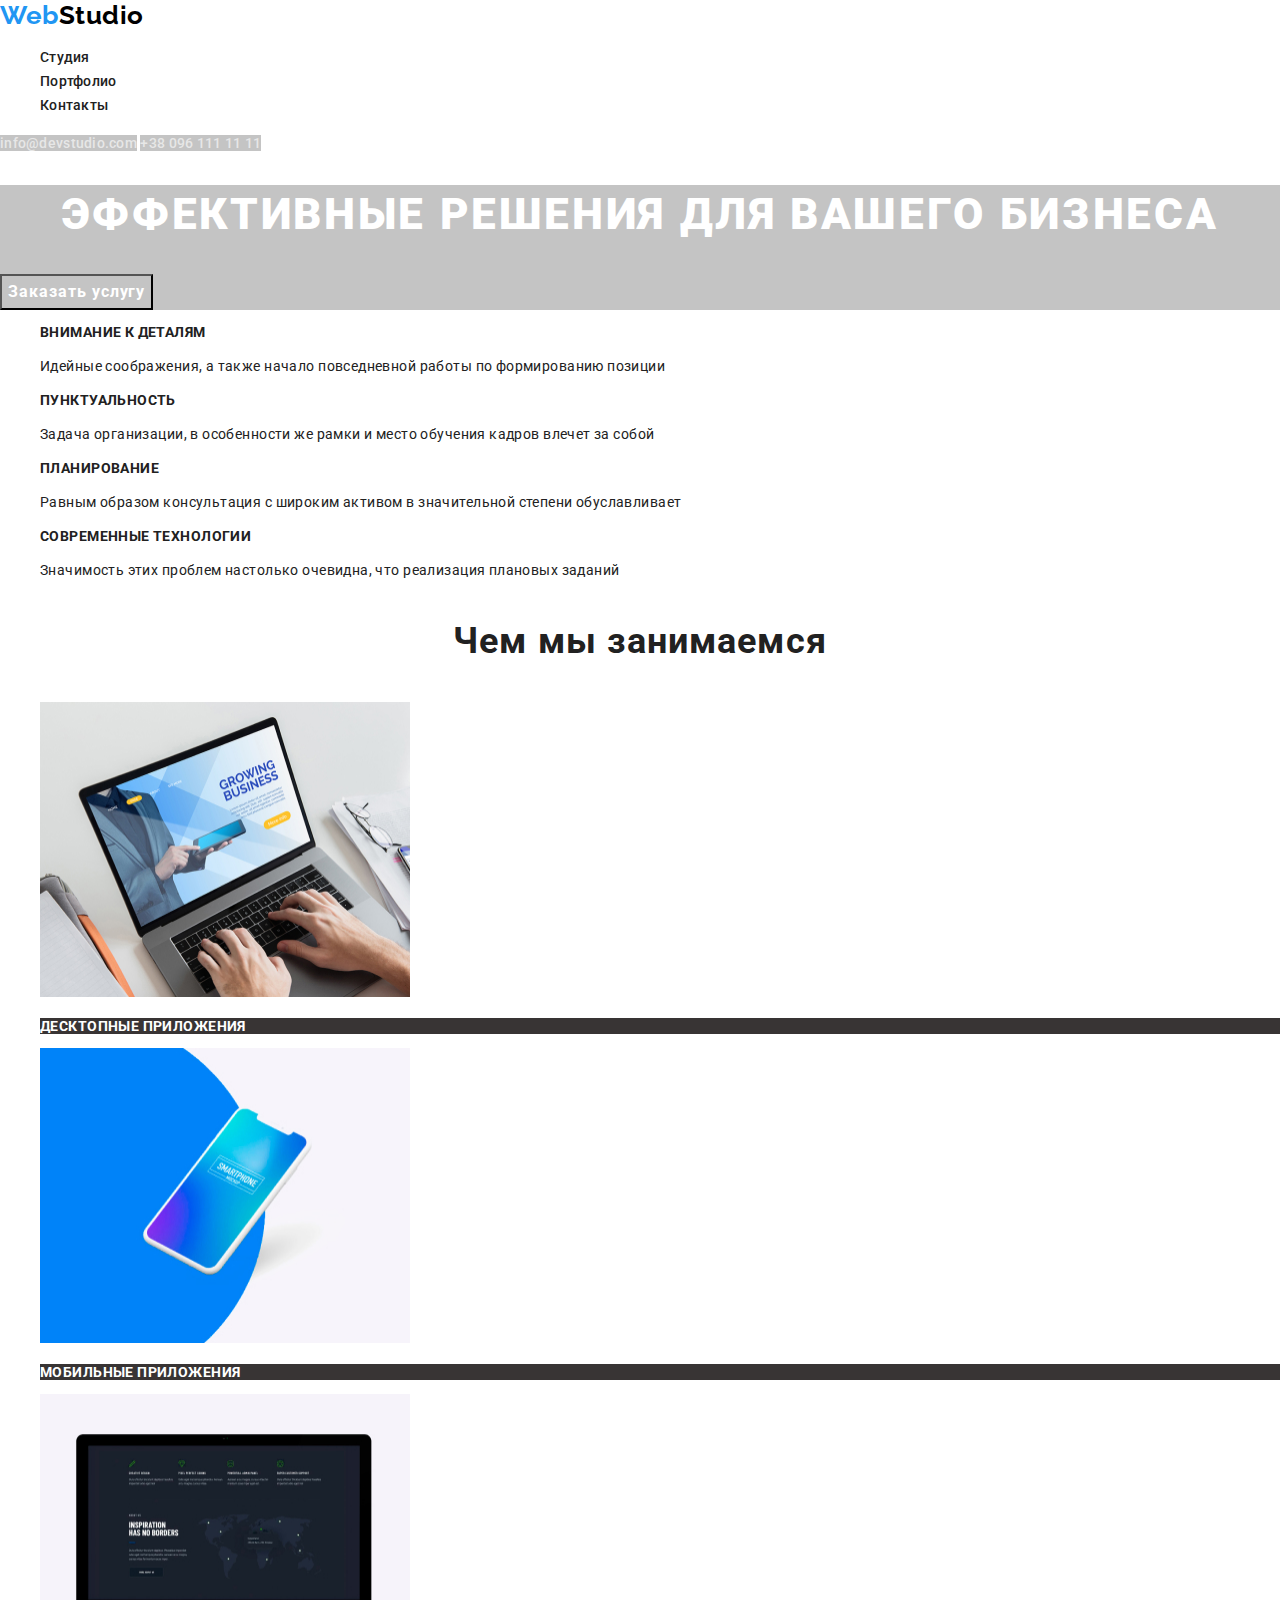
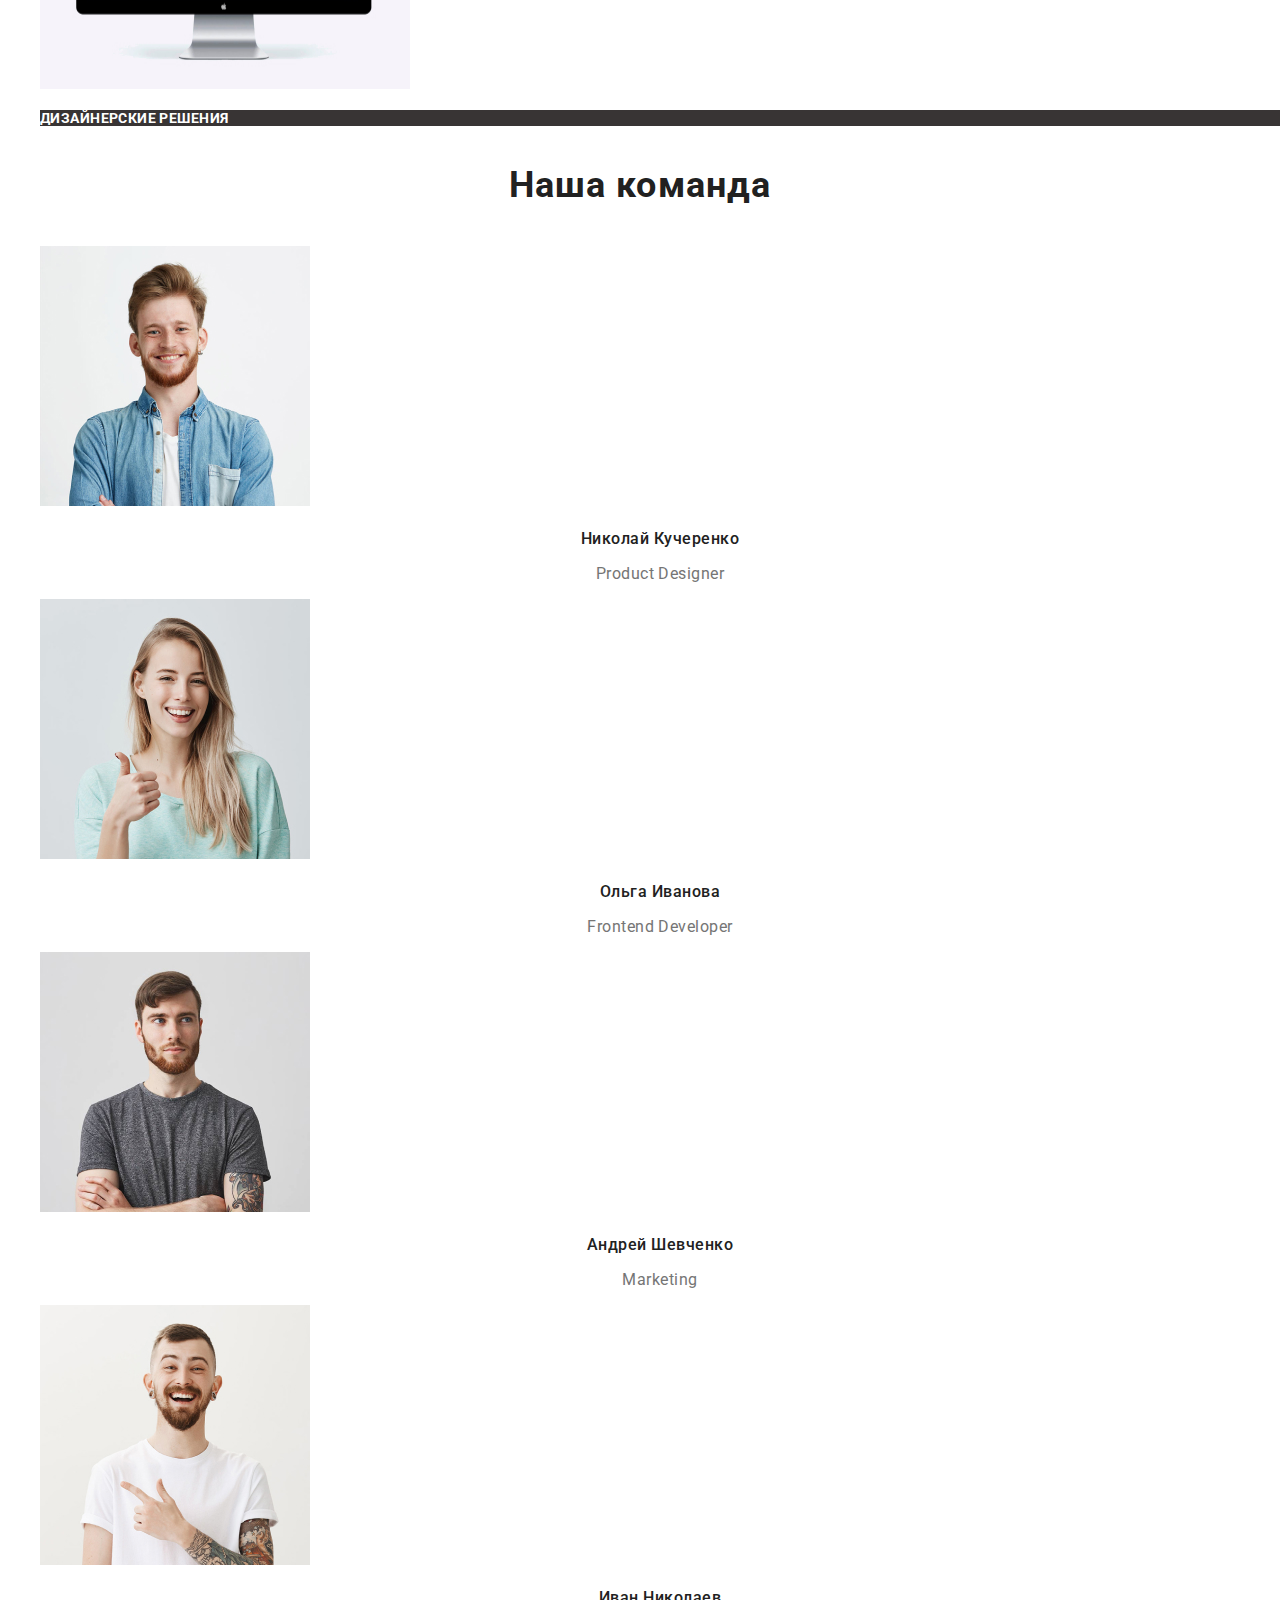
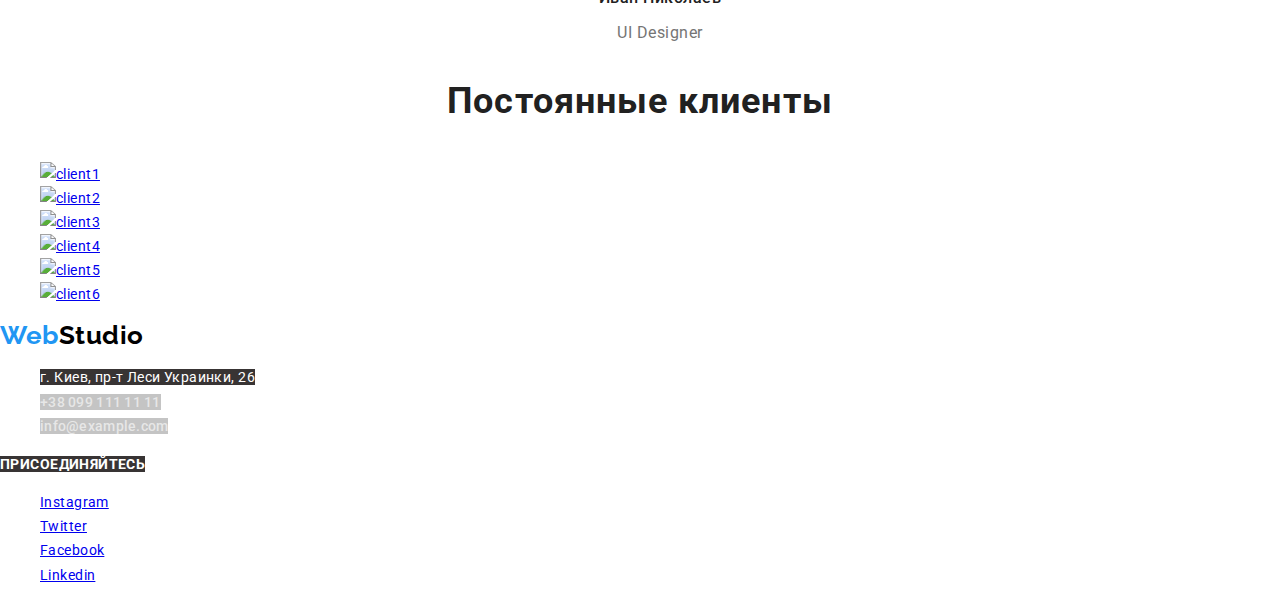
==== index.html @ f04d3857 "начало" ====
<!DOCTYPE html>
<html lang="ru">
	<head>
		<meta charset="UTF-8" />
		<meta name="viewport" content="width=device-width, initial-scale=1.0" />
		<title>Студия</title>
		<link
			href="https://fonts.googleapis.com/css2?family=Raleway:wght@700&family=Roboto:wght@300;400;500;700;900&display=swap"
			rel="stylesheet"
		/>
		<link rel="stylesheet" href="./css/normalize.css" />
		<link rel="stylesheet" href="./css/style.css" />
	</head>
	<body>
		<header>
			<nav class="navigation">
				<a href="./index.html" class="logo">
					<span>Web</span>Studio</a>
				<ul class="list menu-list">
					<li class="menu-item"><a href="./index.html" class="menu-link">Студия</a></li>
					<li class="menu-item"><a href="./portfolio.html" class="menu-link">Портфолио</a></li>
					<li class="menu-item"><a href="#" class="menu-link">Контакты</a></li>
				</ul>
			</nav>
			<a href="maito:info@devstudio.com" class="contacs-link">info@devstudio.com</a>
			<a href="tel:+380961111111" class="contacs-link">+38 096 111 11 11</a>
		</header>
		<main>
			<section class="hero">
				<div>
					<h1 class="page-title">Эффективные решения для вашего бизнеса</h1>
					<button class="btn">Заказать услугу</button>
				</div>
			</section>
			<section>
				<h2 class="text">Наши преимущества</h2>
				<ul class="list">
					<li>
						<h3 class="section-subtitle">Внимание к деталям</h3>
						<p class="section-description">
							Идейные соображения, а также начало повседневной работы по формированию позиции
						</p>
					</li>
					<li>
						<h3 class="section-subtitle">Пунктуальность</h3>
						<p class="section-description">
							Задача организации, в особенности же рамки и место обучения кадров влечет за собой
						</p>
					</li>
					<li>
						<h3 class="section-subtitle">Планирование</h3>
						<p class="section-description">
							Равным образом консультация с широким активом в значительной степени обуславливает
						</p>
					</li>
					<li>
						<h3 class="section-subtitle">Современные технологии</h3>
						<p class="section-description">
							Значимость этих проблем настолько очевидна, что реализация плановых заданий
						</p>
					</li>
				</ul>
			</section>
			<section>
				<div>
					<h2 class="section-title">Чем мы занимаемся</h2>
					<ul class="list">
						<li>
							<img src="./images/img7.jpg" alt="Десктопные приложения" width="370" height="295" />
							<p class="signature">Десктопные приложения</p>
						</li>
						<li>
							<img src="./images/box1.jpg" alt="Мобильные приложения" width="370" height="295" />
						<p class="signature">Мобильные приложения</p></li>
						<li>
							<img src="./images/img1.jpg" alt="Дизайнерские решения" width="370" height="295" />
						<p class="signature">Дизайнерские решения</p>
						</li></li>
					</ul>
				</div>
			</section>
			<section>
				<h2 class="section-title">Наша команда</h2>
				<ul class="list">
					<li>
						<img src="./images/nikolaykucherenko.jpg" alt="nikolaykucherenko" width="270" />
						<h3 class="comand-title">Николай Кучеренко</h3>
						<p lang="en" class="comand-item">Product Designer</p>
						<ul>
							<li><a href="#" aria-label="ссылка Instagram"></a></li>
							<li><a href="#" aria-label="ссылка Twitter"></a></li>
							<li><a href="#" aria-label="ссылка Facebook"></a></li>
							<li><a href="#" aria-label="ссылка Linkedin"></a></li>
						</ul>
					</li>
					<li>
						<img src="./images/olgaivanova.jpg" alt="olgaivanova" width="270" />
						<h3 class="comand-title">Ольга Иванова</h3>
						<p lang="en" class="comand-item">Frontend Developer</p>
						<ul>
							<li><a href="#" aria-label="ссылка Instagram"></a></li>
							<li><a href="#" aria-label="ссылка Twitter"></a></li>
							<li><a href="#" aria-label="ссылка Facebook"></a></li>
							<li><a href="#" aria-label="ссылка Linkedin"></a></li>
						</ul>
					</li>
					<li>
						<img src="./images/andriyshevchenko.jpg" alt="andriyshevchenko" width="270" />
						<h3 class="comand-title">Андрей Шевченко</h3>
						<p lang="en" class="comand-item">Marketing</p>
						<ul>
							<li><a href="#" aria-label="ссылка Instagram"></a></li>
							<li><a href="#" aria-label="ссылка Twitter"></a></li>
							<li><a href="#" aria-label="ссылка Facebook"></a></li>
							<li><a href="#" aria-label="ссылка Linkedin"></a></li>
						</ul>
					</li>
					<li>
						<img src="./images/ivannikolaev.jpg" alt="ivannikolaev" width="270" />
						<h3 class="comand-title">Иван Николаев</h3>
						<p lang="en" class="comand-item">UI Designer</p>
						<ul>
							<li><a href="#" aria-label="ссылка Instagram"></a></li>
							<li><a href="#" aria-label="ссылка Twitter"></a></li>
							<li><a href="#" aria-label="ссылка Facebook"></a></li>
							<li><a href="#" aria-label="ссылка Linkedin"></a></li>
						</ul>
					</li>
				</ul>
			</section>
			<section>
				<div>
					<h2 class="section-title">Постоянные клиенты</h2>
					<ul>
						<li>
							<a href="#"><img src="/images/rectangle.svg" alt="client1" /></a>
						</li>
						<li>
							<a href="#"><img src="/images/rectangle.svg" alt="client2" /></a>
						</li>
						<li>
							<a href="#"><img src="/images/rectangle.svg" alt="client3" /></a>
						</li>
						<li>
							<a href="#"><img src="/images/rectangle.svg" alt="client4" /></a>
						</li>
						<li>
							<a href="#"><img src="/images/rectangle.svg" alt="client5" /></a>
						</li>
						<li>
							<a href="#"><img src="/images/rectangle.svg" alt="client6" /></a>
						</li>
					</ul>
				</div>
			</section>
		</main>
		<footer>
			<div>
				<h2 class="text">Контакты</h2>
				<a href="./index.html" class="logo">
					<span>Web</span>Studio
				</a>
				<ul class="list">
					<li>
						<a href="https://goo.gl/maps/r8ToqrYWToX4Noqg9" target="_blank" rel="noopener noreferrer" class="adress">
							г. Киев, пр-т Леси Украинки, 26
						</a>
					</li>
					<li><a href="tel:+380991111111" class="contacs-link">+38 099 111 11 11</a></li>
					<li><a href="mailto:info@example.com" class="contacs-link">info@example.com</a></li>
				</ul>
			</div>
			<div>
				<b class="signature">Присоединяйтесь</b>
				<ul class="list">
					<li>
						<a href="#" target="_blank" rel="noopener noreferrer" aria-label="ссылка на Инстаграм">Instagram</a>
					</li>
					<li>
						<a href="#" target="_blank" rel="noopener noreferrer" aria-label="ссылка на Твиттер">Twitter</a>
					</li>
					<li>
						<a href="#" target="_blank" rel="noopener noreferrer" aria-label="ссылка на Фейсбук">Facebook</a>
					</li>
					<li>
						<a href="#" target="_blank" rel="noopener noreferrer" aria-label="ссылка на Линкедин">Linkedin</a>
					</li>
				</ul>
			</div>
		</footer>
	</body>
</html>
---- css/style.css ----
/* font-family: 'Raleway', sans-serif;
font-family: 'Roboto', sans-serif; */
:root {
	--accent-color: #2196f3;
	--main-color: #757575;
	--dark-color: #212121;
	--logo-color: #000000;
	--adress-color: #ffffff;
}

body {
	font-family: "Roboto", sans-serif;
	font-style: normal;
	font-size: 14px;
	line-height: 1.72;
	letter-spacing: 0.03em;
	color: var(--dark-color);
	background-color: #ffffff;
}

span {
	color: var(--accent-color);
}

ul {
	list-style: none;
}

.logo {
	font-family: "Raleway", sans-serif;
	font-weight: bold;
	font-size: 26px;
	line-height: 1.19;
	letter-spacing: 0.02em;
	text-decoration: none;
	color: var(--logo-color);
}

.list {
	list-style: none;
}

.text {
	display: none;
}

.menu-link {
	font-weight: 500;
	font-size: 14px;
	line-height: 0.875;
	letter-spacing: 0.02em;
	color: var(--dark-color);
	text-decoration: none;
}

.menu-link:hover,
.menu-link:focus,
.contacs-link:hover,
.contacs-link:focus,
.adress:hover,
.adress:focus {
	color: var(--accent-color);
}

.button:hover,
.button:focus {
	color: var(--adress-color);
	background-color: #2196f3;
}
.contacs-link,
.btn {
	font-weight: 500;
	font-size: 14px;
	line-height: 0.875;
	letter-spacing: 0.02em;
	color: rgba(255, 255, 255, 0.6);
	text-decoration: none;
	background-color: #c4c4c4;
}

.page-title {
	font-weight: 900;
	font-size: 44px;
	line-height: 1.36;
	letter-spacing: 0.06em;
	text-align: center;
	text-transform: uppercase;
	color: var(--adress-color);
}

.hero {
	background: #c4c4c4;
}

.btn {
	background-color: transparent;
	font-weight: bold;
	font-size: 16px;
	line-height: 1.875;
	display: flex;
	text-decoration: none;
	align-items: center;
	text-align: center;
	letter-spacing: 0.06em;
	color: var(--adress-color);
}

.button {
	font-family: inherit;
	font-style: normal;
	font-weight: 500;
	font-size: 16px;
	line-height: 1.625;
	text-align: center;
	letter-spacing: 0.03em;
	color: var(--dark-color);
}
.section-title {
	font-weight: bold;
	font-size: 36px;
	line-height: 1.66;
	text-align: center;
	letter-spacing: 0.03em;
	color: var(--dark-color);
}

.section-subtitle {
	font-style: normal;
	font-weight: bold;
	font-size: 14px;
	line-height: 1.143;
	letter-spacing: 0.03em;
	text-transform: uppercase;
	color: var(--dark-color);
}

.section-descripcion {
	font-weight: normal;
	font-size: 14px;
	line-height: 1.71;
	letter-spacing: 0.03em;
	color: var(--main-color);
}

.signature {
	font-weight: bold;
	font-size: 14px;
	line-height: 1.143;
	letter-spacing: 0.03em;
	text-transform: uppercase;
	background: #383434;
	color: var(--adress-color);
}

.comand-title {
	font-weight: 500;
	font-size: 16px;
	line-height: 1.1875;
	text-align: center;
	letter-spacing: 0.03em;
	color: var(--dark-color);
}

.comand-item {
	font-size: 16px;
	line-height: 1.1875;
	text-align: center;
	letter-spacing: 0.03em;
	color: var(--main-color);
}

.adress {
	font-size: 14px;
	line-height: 1.714;
	letter-spacing: 0.03em;
	color: var(--adress-color);
	background: #383434;
	text-decoration: none;
}
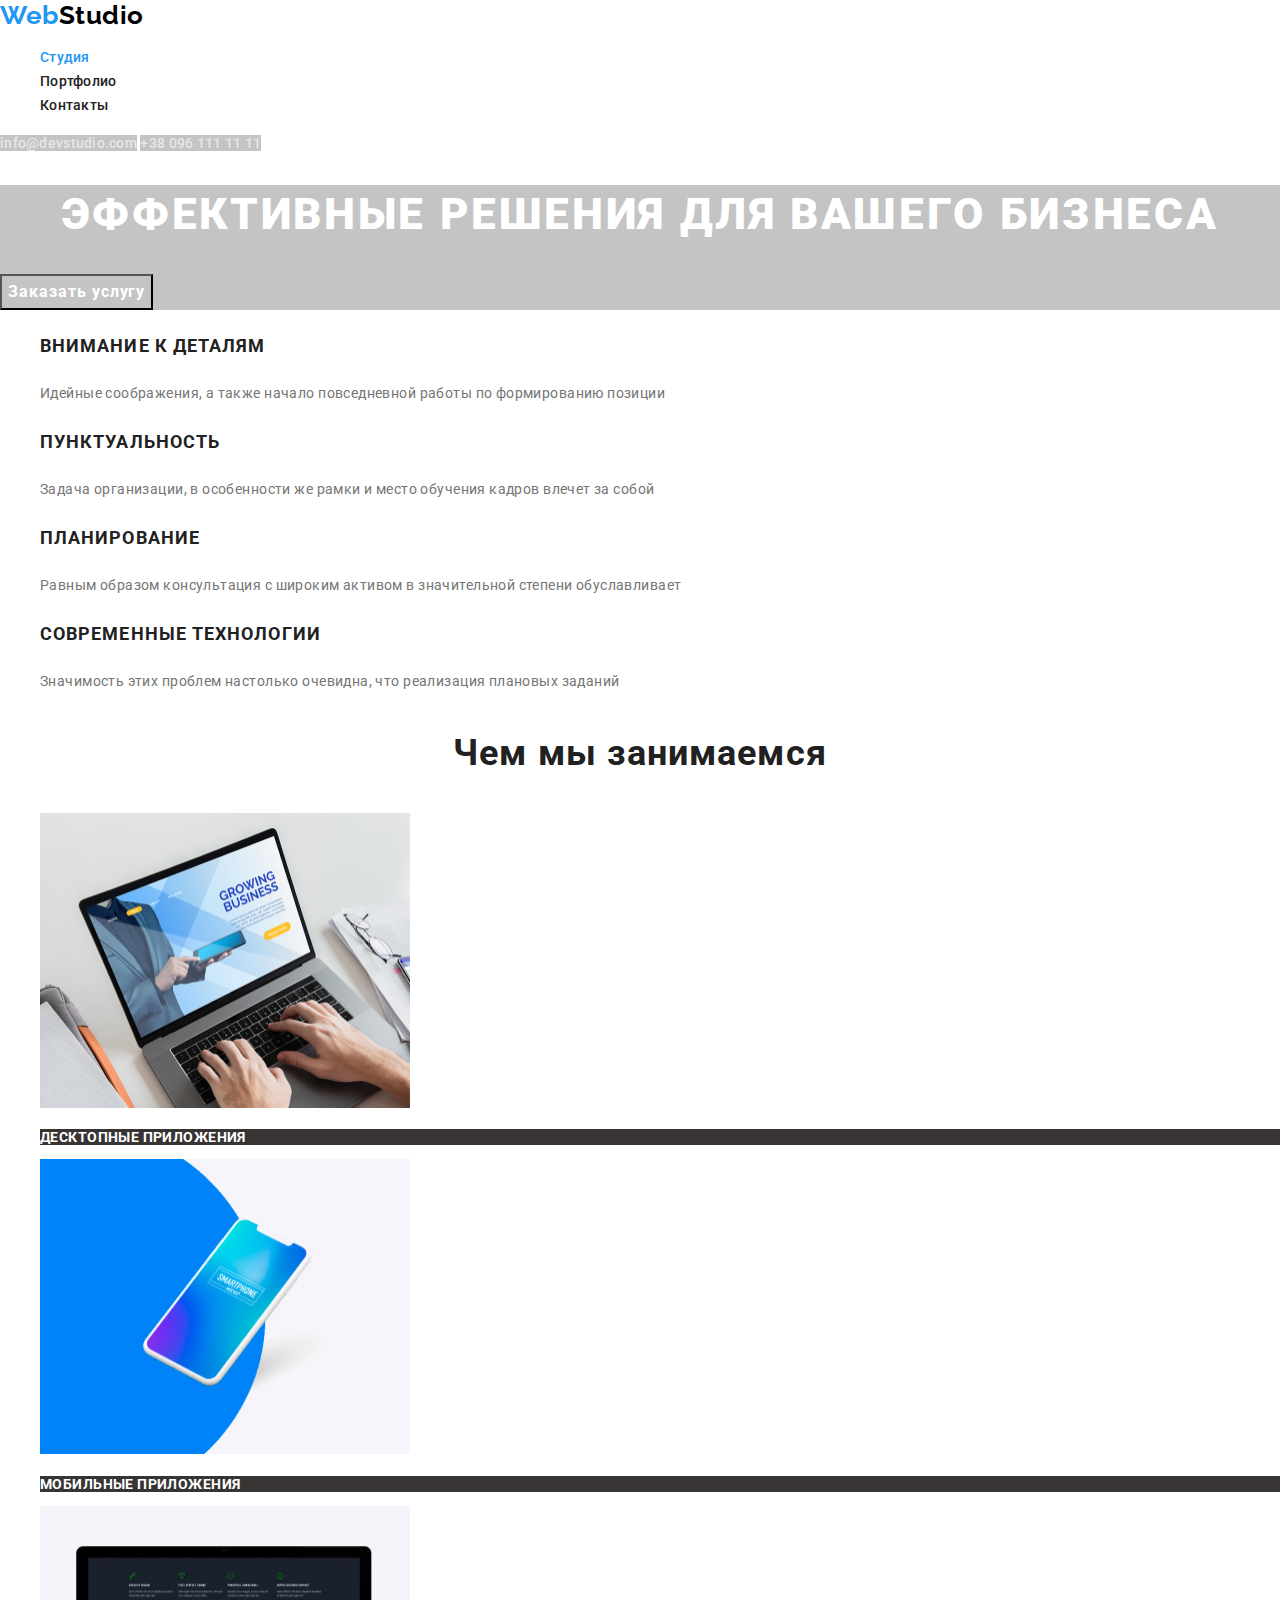
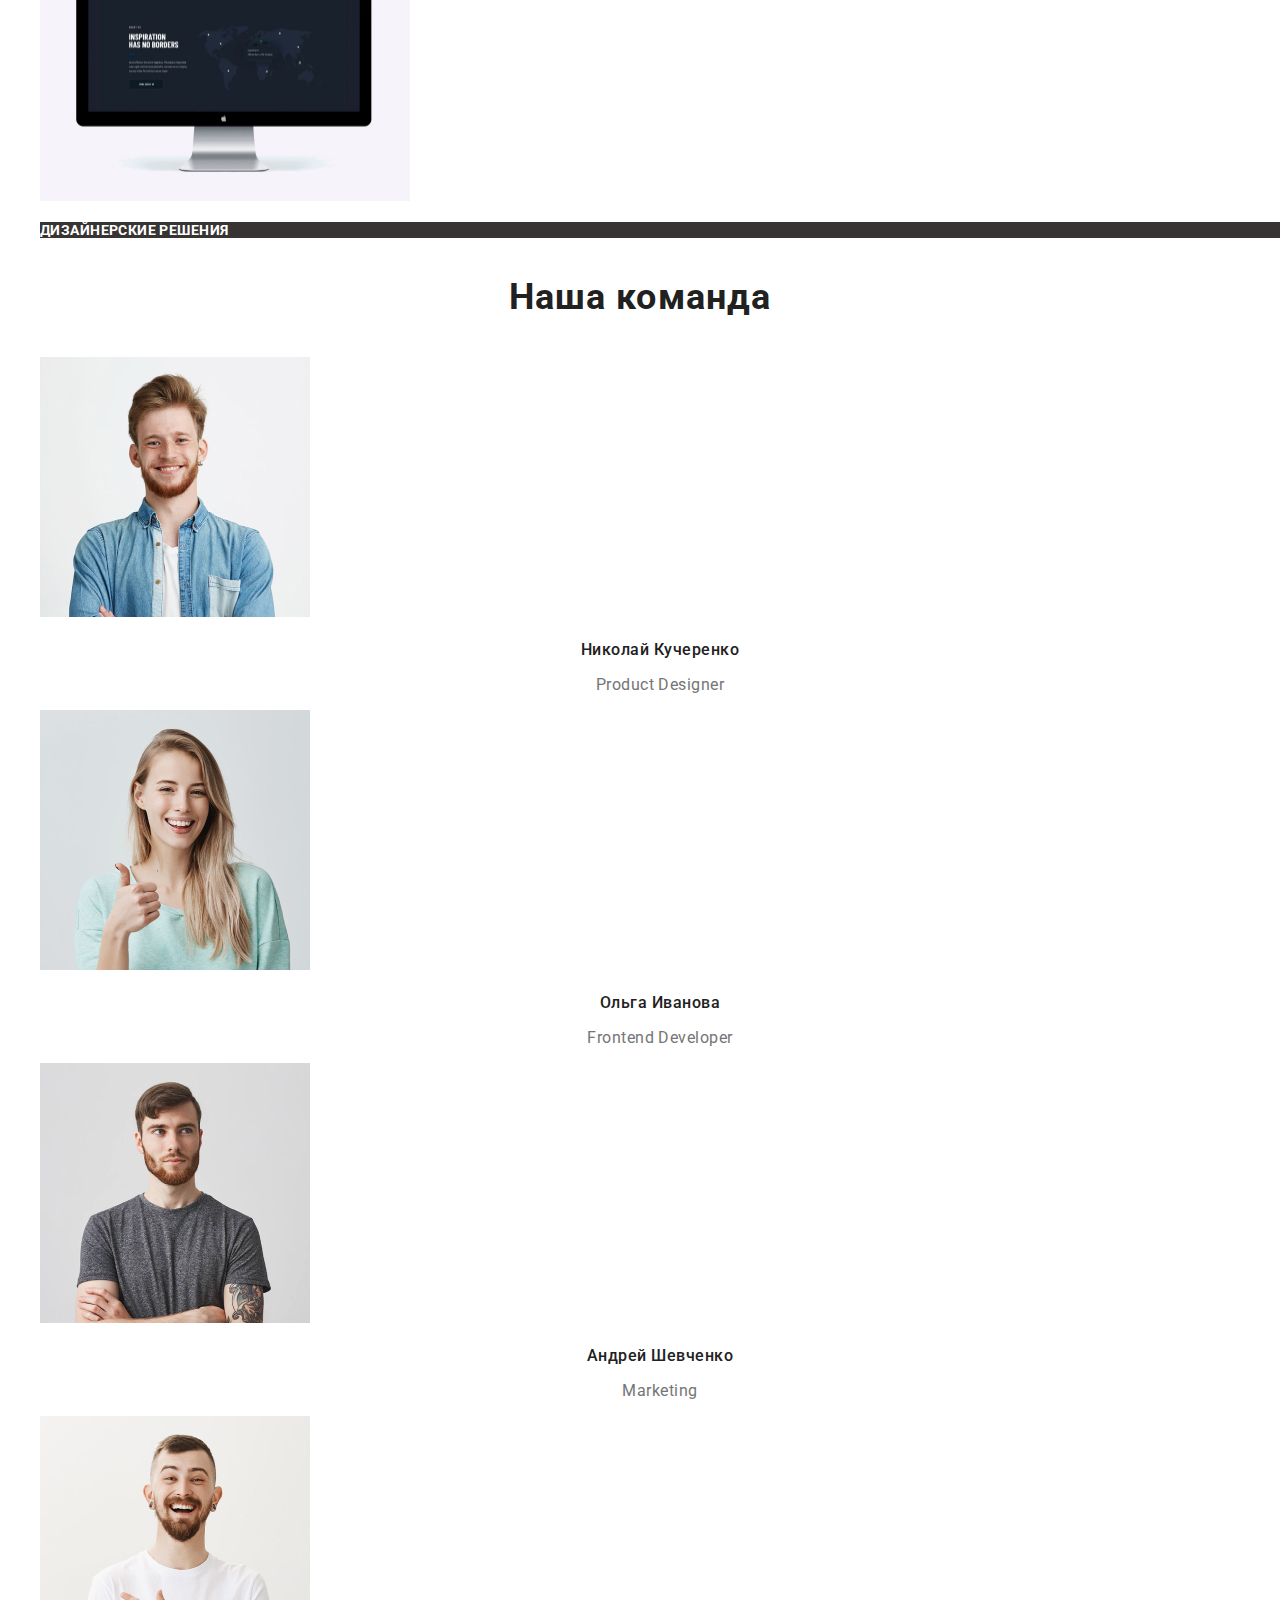
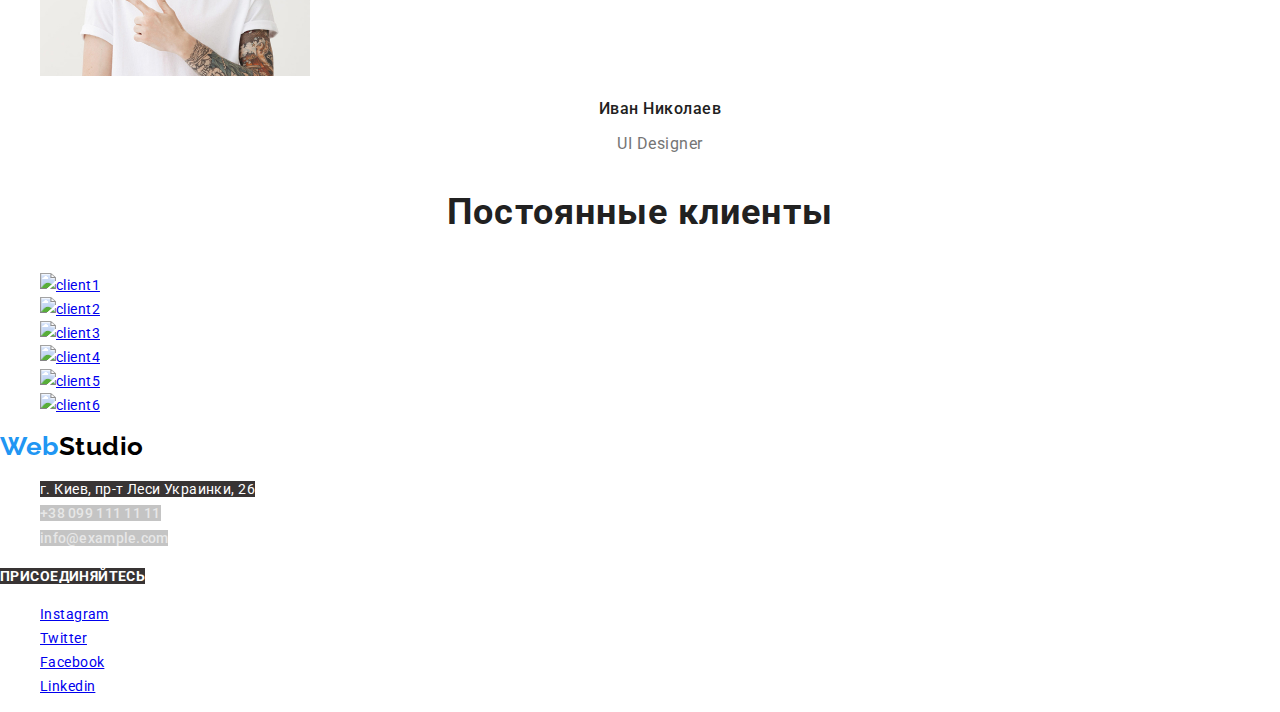
==== commit 0ccddbab: "поправки" ====
--- a/index.html
+++ b/index.html
@@ -17,7 +17,7 @@
 				<a href="./index.html" class="logo">
 					<span>Web</span>Studio</a>
 				<ul class="list menu-list">
-					<li class="menu-item"><a href="./index.html" class="menu-link">Студия</a></li>
+					<li class="menu-item"><a href="./index.html" class="active menu-link">Студия</a></li>
 					<li class="menu-item"><a href="./portfolio.html" class="menu-link">Портфолио</a></li>
 					<li class="menu-item"><a href="#" class="menu-link">Контакты</a></li>
 				</ul>
@@ -36,25 +36,25 @@
 				<h2 class="text">Наши преимущества</h2>
 				<ul class="list">
 					<li>
-						<h3 class="section-subtitle">Внимание к деталям</h3>
+						<h3 class="title section-subtitle">Внимание к деталям</h3>
 						<p class="section-description">
 							Идейные соображения, а также начало повседневной работы по формированию позиции
 						</p>
 					</li>
 					<li>
-						<h3 class="section-subtitle">Пунктуальность</h3>
+						<h3 class="title section-subtitle">Пунктуальность</h3>
 						<p class="section-description">
 							Задача организации, в особенности же рамки и место обучения кадров влечет за собой
 						</p>
 					</li>
 					<li>
-						<h3 class="section-subtitle">Планирование</h3>
+						<h3 class="title section-subtitle">Планирование</h3>
 						<p class="section-description">
 							Равным образом консультация с широким активом в значительной степени обуславливает
 						</p>
 					</li>
 					<li>
-						<h3 class="section-subtitle">Современные технологии</h3>
+						<h3 class="title section-subtitle">Современные технологии</h3>
 						<p class="section-description">
 							Значимость этих проблем настолько очевидна, что реализация плановых заданий
 						</p>
--- a/css/style.css
+++ b/css/style.css
@@ -1,179 +1,184 @@
 /* font-family: 'Raleway', sans-serif;
 font-family: 'Roboto', sans-serif; */
 :root {
-	--accent-color: #2196f3;
-	--main-color: #757575;
-	--dark-color: #212121;
-	--logo-color: #000000;
-	--adress-color: #ffffff;
+  --accent-color: #2196f3;
+  --main-color: #757575;
+  --dark-color: #212121;
+  --logo-color: #000000;
+  --adress-color: #ffffff;
 }
 
 body {
-	font-family: "Roboto", sans-serif;
-	font-style: normal;
-	font-size: 14px;
-	line-height: 1.72;
-	letter-spacing: 0.03em;
-	color: var(--dark-color);
-	background-color: #ffffff;
+  font-family: "Roboto", sans-serif;
+  font-style: normal;
+  font-size: 14px;
+  line-height: 1.72;
+  letter-spacing: 0.03em;
+  color: var(--dark-color);
+  background-color: #ffffff;
 }
 
 span {
-	color: var(--accent-color);
+  color: var(--accent-color);
 }
 
 ul {
-	list-style: none;
+  list-style: none;
 }
 
 .logo {
-	font-family: "Raleway", sans-serif;
-	font-weight: bold;
-	font-size: 26px;
-	line-height: 1.19;
-	letter-spacing: 0.02em;
-	text-decoration: none;
-	color: var(--logo-color);
+  font-family: "Raleway", sans-serif;
+  font-weight: bold;
+  font-size: 26px;
+  line-height: 1.19;
+  letter-spacing: 0.02em;
+  text-decoration: none;
+  color: var(--logo-color);
 }
 
 .list {
-	list-style: none;
+  list-style: none;
 }
 
 .text {
-	display: none;
+  display: none;
+}
+
+.title {
+  text-transform: uppercase;
 }
 
 .menu-link {
-	font-weight: 500;
-	font-size: 14px;
-	line-height: 0.875;
-	letter-spacing: 0.02em;
-	color: var(--dark-color);
-	text-decoration: none;
+  font-weight: 500;
+  font-size: 14px;
+  line-height: 0.875;
+  letter-spacing: 0.02em;
+  color: var(--dark-color);
+  text-decoration: none;
 }
-
+.active,
 .menu-link:hover,
 .menu-link:focus,
 .contacs-link:hover,
 .contacs-link:focus,
 .adress:hover,
 .adress:focus {
-	color: var(--accent-color);
+  color: var(--accent-color);
 }
 
 .button:hover,
 .button:focus {
-	color: var(--adress-color);
-	background-color: #2196f3;
+  color: var(--adress-color);
+  background-color: #2196f3;
 }
 .contacs-link,
 .btn {
-	font-weight: 500;
-	font-size: 14px;
-	line-height: 0.875;
-	letter-spacing: 0.02em;
-	color: rgba(255, 255, 255, 0.6);
-	text-decoration: none;
-	background-color: #c4c4c4;
+  font-weight: 500;
+  font-size: 14px;
+  line-height: 0.875;
+  letter-spacing: 0.02em;
+  color: rgba(255, 255, 255, 0.6);
+  text-decoration: none;
+  background-color: #c4c4c4;
 }
 
 .page-title {
-	font-weight: 900;
-	font-size: 44px;
-	line-height: 1.36;
-	letter-spacing: 0.06em;
-	text-align: center;
-	text-transform: uppercase;
-	color: var(--adress-color);
+  font-weight: 900;
+  font-size: 44px;
+  line-height: 1.36;
+  letter-spacing: 0.06em;
+  text-align: center;
+  text-transform: uppercase;
+  color: var(--adress-color);
 }
 
 .hero {
-	background: #c4c4c4;
+  background: #c4c4c4;
 }
 
 .btn {
-	background-color: transparent;
-	font-weight: bold;
-	font-size: 16px;
-	line-height: 1.875;
-	display: flex;
-	text-decoration: none;
-	align-items: center;
-	text-align: center;
-	letter-spacing: 0.06em;
-	color: var(--adress-color);
+  background-color: transparent;
+  font-weight: bold;
+  font-size: 16px;
+  line-height: 1.875;
+  display: flex;
+  text-decoration: none;
+  align-items: center;
+  text-align: center;
+  letter-spacing: 0.06em;
+  color: var(--adress-color);
 }
 
 .button {
-	font-family: inherit;
-	font-style: normal;
-	font-weight: 500;
-	font-size: 16px;
-	line-height: 1.625;
-	text-align: center;
-	letter-spacing: 0.03em;
-	color: var(--dark-color);
+  font-family: inherit;
+  font-style: normal;
+  font-weight: 500;
+  font-size: 16px;
+  line-height: 1.625;
+  text-align: center;
+  letter-spacing: 0.03em;
+  color: var(--dark-color);
 }
 .section-title {
-	font-weight: bold;
-	font-size: 36px;
-	line-height: 1.66;
-	text-align: center;
-	letter-spacing: 0.03em;
-	color: var(--dark-color);
+  font-weight: bold;
+  font-size: 36px;
+  line-height: 1.66;
+  text-align: center;
+  letter-spacing: 0.03em;
+  color: var(--dark-color);
 }
 
 .section-subtitle {
-	font-style: normal;
-	font-weight: bold;
-	font-size: 14px;
-	line-height: 1.143;
-	letter-spacing: 0.03em;
-	text-transform: uppercase;
-	color: var(--dark-color);
+  font-style: normal;
+  font-weight: bold;
+  font-size: 18px;
+  line-height: 2;
+  letter-spacing: 0.06em;
+  color: var(--dark-color);
+  text-decoration: none;
 }
 
-.section-descripcion {
-	font-weight: normal;
-	font-size: 14px;
-	line-height: 1.71;
-	letter-spacing: 0.03em;
-	color: var(--main-color);
+.section-description {
+  font-weight: normal;
+  font-size: 14px;
+  line-height: 1.71;
+  letter-spacing: 0.03em;
+
+  color: var(--main-color);
 }
 
 .signature {
-	font-weight: bold;
-	font-size: 14px;
-	line-height: 1.143;
-	letter-spacing: 0.03em;
-	text-transform: uppercase;
-	background: #383434;
-	color: var(--adress-color);
+  font-weight: bold;
+  font-size: 14px;
+  line-height: 1.143;
+  letter-spacing: 0.03em;
+  text-transform: uppercase;
+  background: #383434;
+  color: var(--adress-color);
 }
 
 .comand-title {
-	font-weight: 500;
-	font-size: 16px;
-	line-height: 1.1875;
-	text-align: center;
-	letter-spacing: 0.03em;
-	color: var(--dark-color);
+  font-weight: 500;
+  font-size: 16px;
+  line-height: 1.1875;
+  text-align: center;
+  letter-spacing: 0.03em;
+  color: var(--dark-color);
 }
 
 .comand-item {
-	font-size: 16px;
-	line-height: 1.1875;
-	text-align: center;
-	letter-spacing: 0.03em;
-	color: var(--main-color);
+  font-size: 16px;
+  line-height: 1.1875;
+  text-align: center;
+  letter-spacing: 0.03em;
+  color: var(--main-color);
 }
 
 .adress {
-	font-size: 14px;
-	line-height: 1.714;
-	letter-spacing: 0.03em;
-	color: var(--adress-color);
-	background: #383434;
-	text-decoration: none;
+  font-size: 14px;
+  line-height: 1.714;
+  letter-spacing: 0.03em;
+  color: var(--adress-color);
+  background: #383434;
+  text-decoration: none;
 }
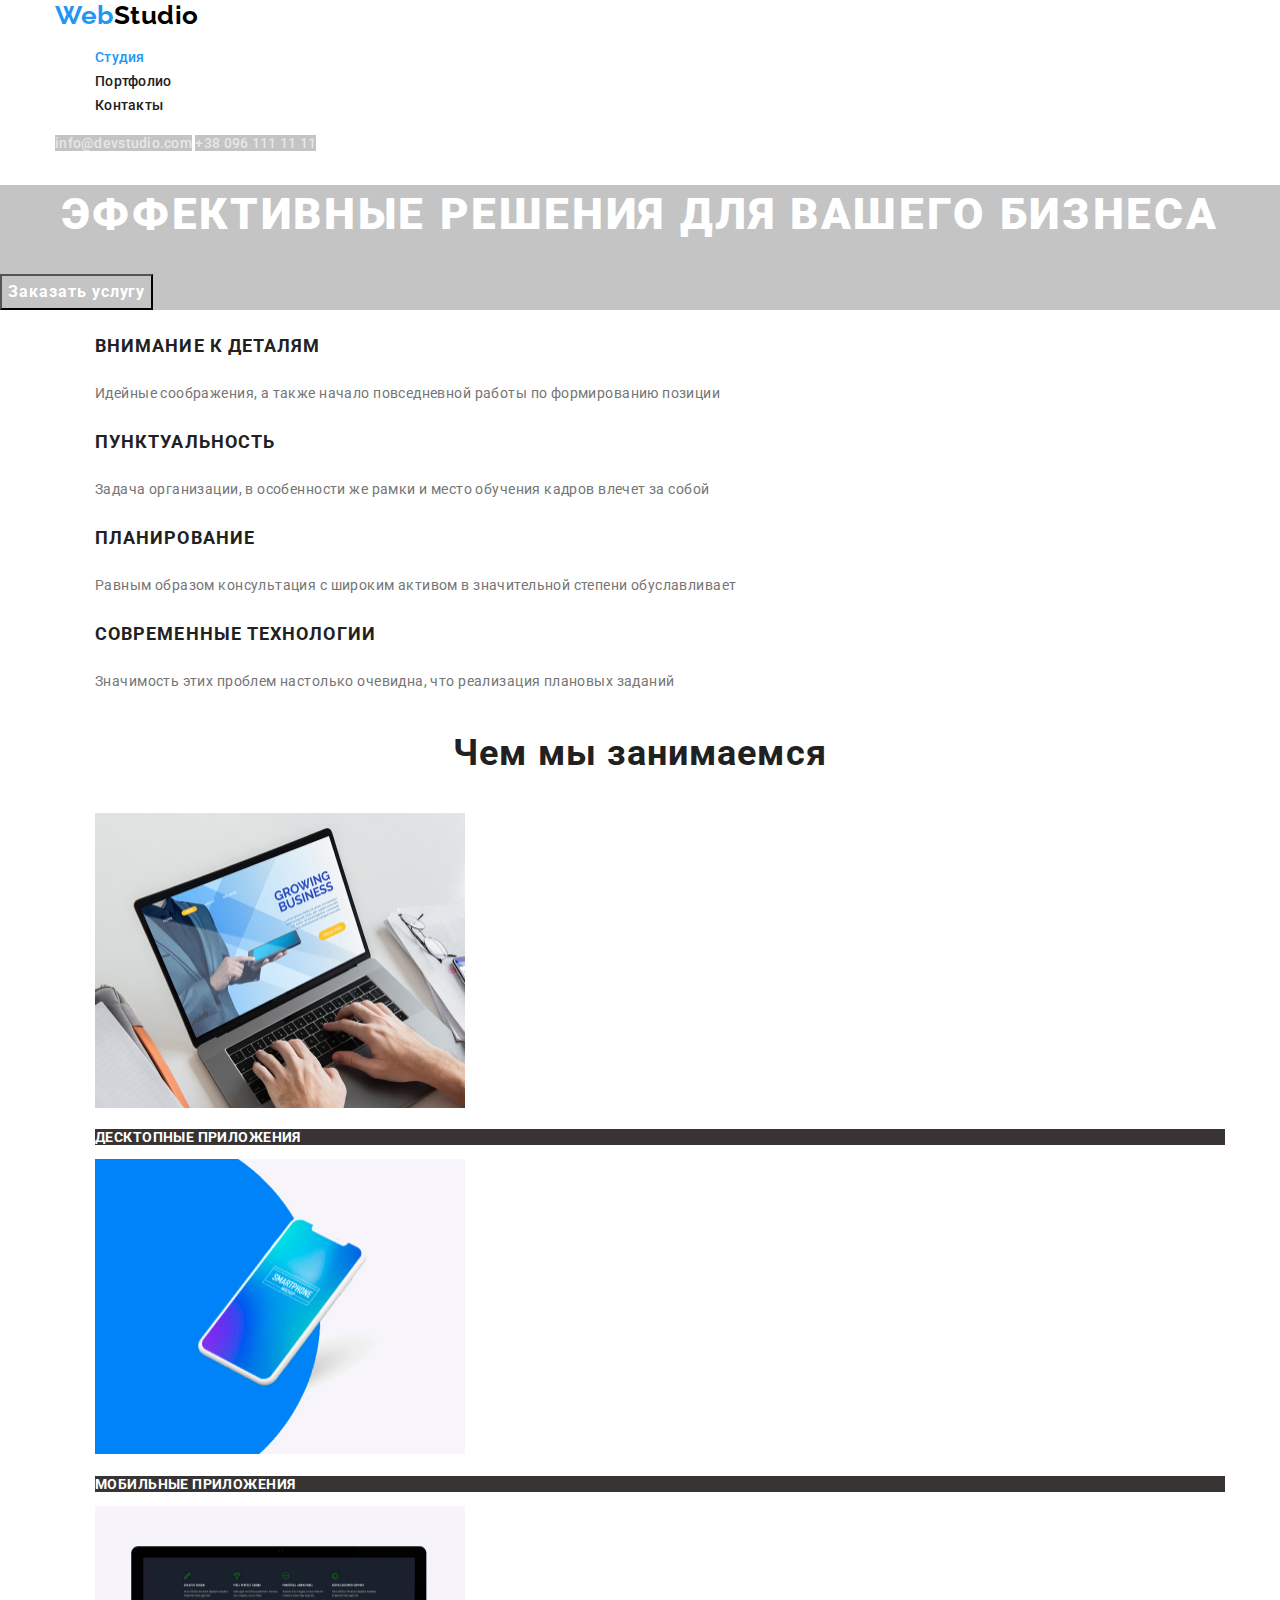
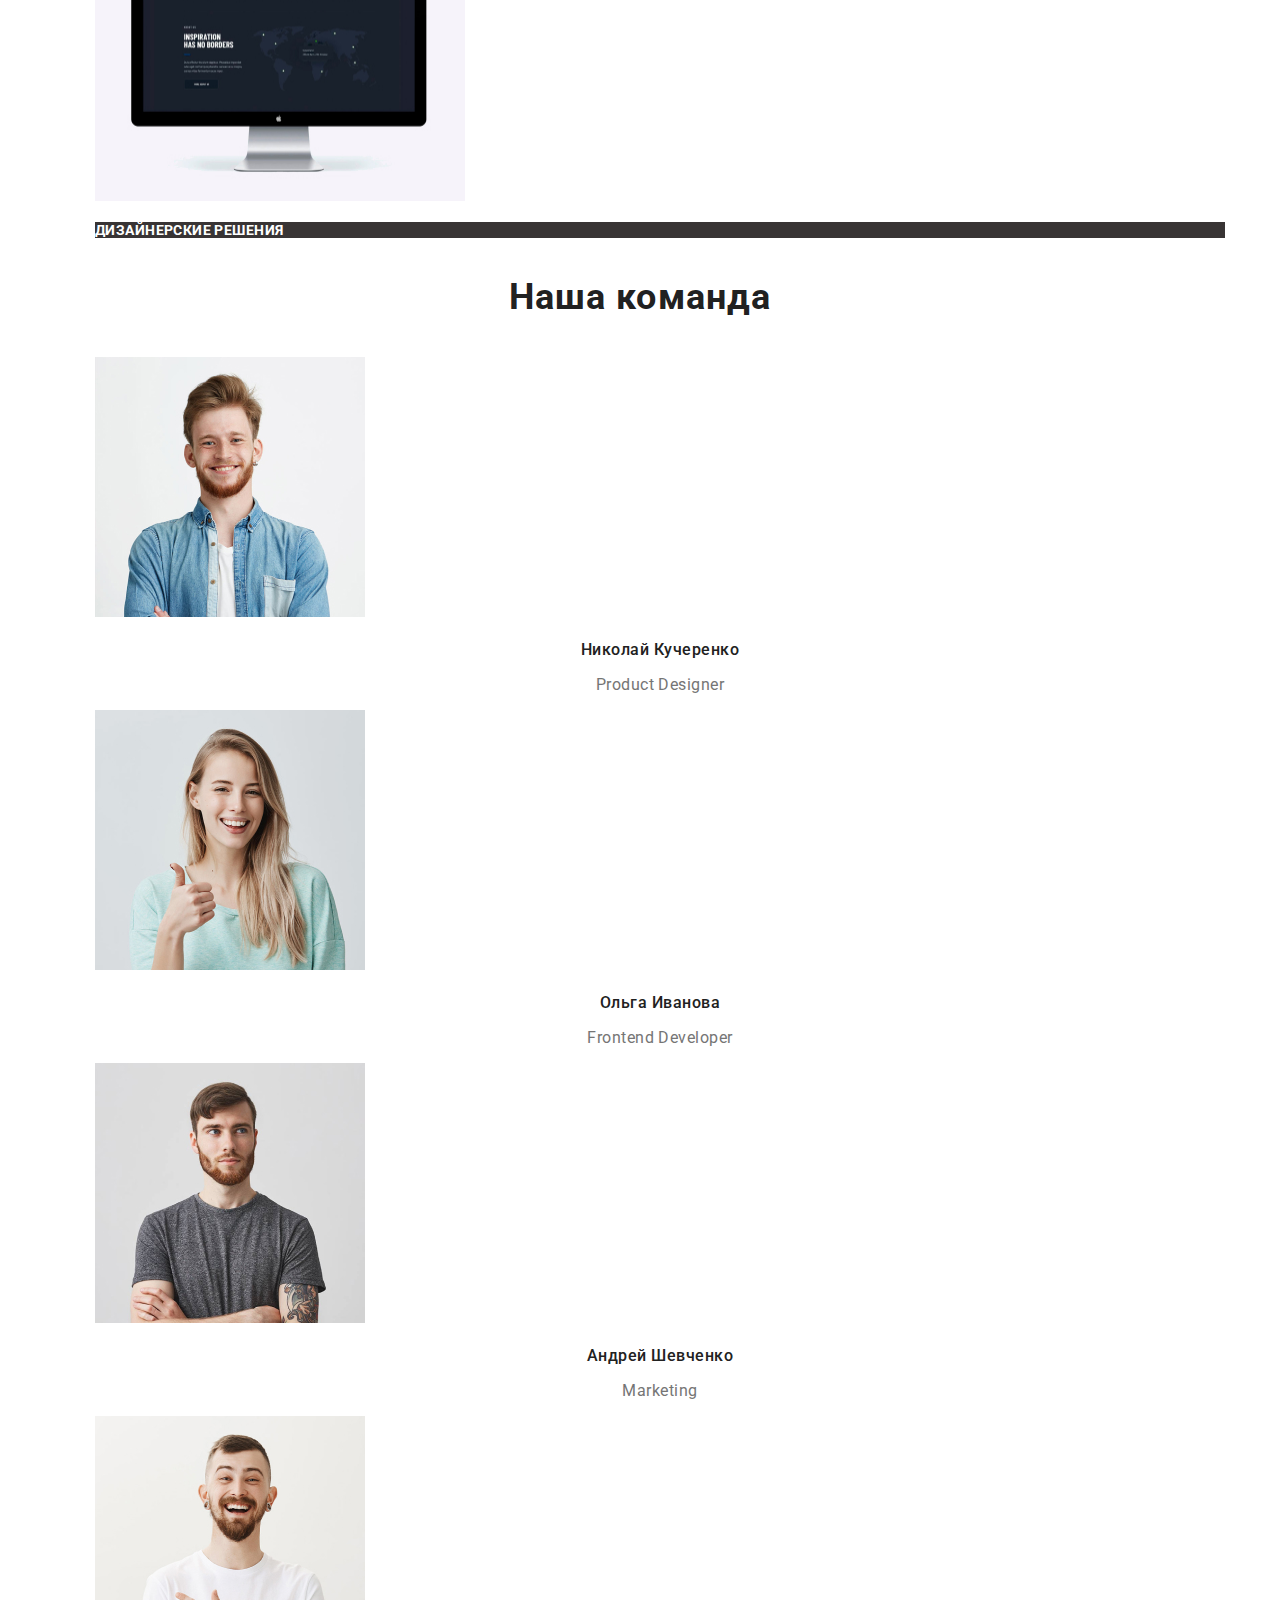
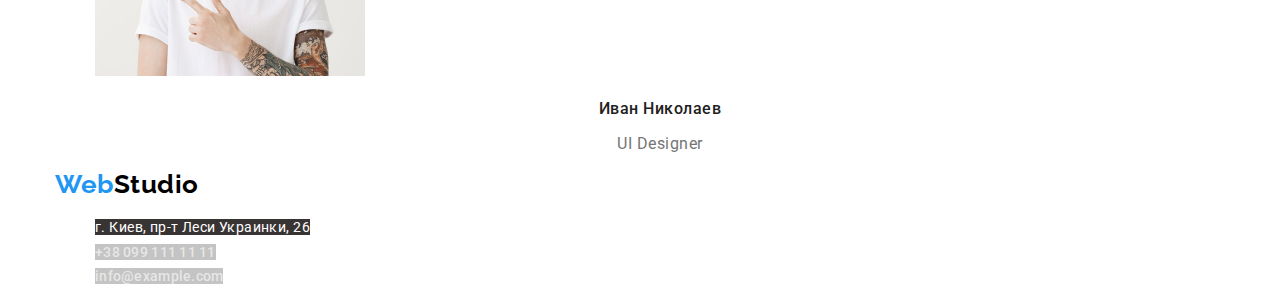
==== commit bd2e0f48: "создание контейнеров" ====
--- a/index.html
+++ b/index.html
@@ -13,6 +13,7 @@
 	</head>
 	<body>
 		<header>
+			<div class="container">
 			<nav class="navigation">
 				<a href="./index.html" class="logo">
 					<span>Web</span>Studio</a>
@@ -24,6 +25,7 @@
 			</nav>
 			<a href="maito:info@devstudio.com" class="contacs-link">info@devstudio.com</a>
 			<a href="tel:+380961111111" class="contacs-link">+38 096 111 11 11</a>
+		</div>
 		</header>
 		<main>
 			<section class="hero">
@@ -33,6 +35,7 @@
 				</div>
 			</section>
 			<section>
+				<div class="container">
 				<h2 class="text">Наши преимущества</h2>
 				<ul class="list">
 					<li>
@@ -60,8 +63,10 @@
 						</p>
 					</li>
 				</ul>
-			</section>
-			<section>
+				</div>
+			</section>
+			<section>
+				<div class="container">
 				<div>
 					<h2 class="section-title">Чем мы занимаемся</h2>
 					<ul class="list">
@@ -78,8 +83,10 @@
 						</li></li>
 					</ul>
 				</div>
-			</section>
-			<section>
+				</div>
+			</section>
+			<section>
+				<div class="container">
 				<h2 class="section-title">Наша команда</h2>
 				<ul class="list">
 					<li>
@@ -127,9 +134,11 @@
 						</ul>
 					</li>
 				</ul>
-			</section>
-			<section>
-				<div>
+				</div>
+			</section>
+			<section>
+				<div class="container">
+				<div class="visually-hidden">
 					<h2 class="section-title">Постоянные клиенты</h2>
 					<ul>
 						<li>
@@ -152,10 +161,11 @@
 						</li>
 					</ul>
 				</div>
+				</div>
 			</section>
 		</main>
 		<footer>
-			<div>
+			<div class="container">
 				<h2 class="text">Контакты</h2>
 				<a href="./index.html" class="logo">
 					<span>Web</span>Studio
@@ -170,7 +180,7 @@
 					<li><a href="mailto:info@example.com" class="contacs-link">info@example.com</a></li>
 				</ul>
 			</div>
-			<div>
+			<div class="visually-hidden">
 				<b class="signature">Присоединяйтесь</b>
 				<ul class="list">
 					<li>
--- a/css/style.css
+++ b/css/style.css
@@ -8,6 +8,18 @@
   --adress-color: #ffffff;
 }
 
+.visually-hidden {
+  position: absolute !important;
+  clip: rect(1px 1px 1px 1px);
+  /* IE6, IE7 */
+  clip: rect(1px, 1px, 1px, 1px);
+  padding: 0 !important;
+  border: 0 !important;
+  height: 1px !important;
+  width: 1px !important;
+  overflow: hidden;
+}
+
 body {
   font-family: "Roboto", sans-serif;
   font-style: normal;
@@ -24,6 +36,14 @@
 
 ul {
   list-style: none;
+}
+
+.container {
+  width: 1200px;
+  padding-left: 15px;
+  padding-right: 15px;
+  margin-right: auto;
+  margin-left: auto;
 }
 
 .logo {
@@ -143,7 +163,7 @@
   font-size: 14px;
   line-height: 1.71;
   letter-spacing: 0.03em;
-
+  text-decoration: none;
   color: var(--main-color);
 }
 
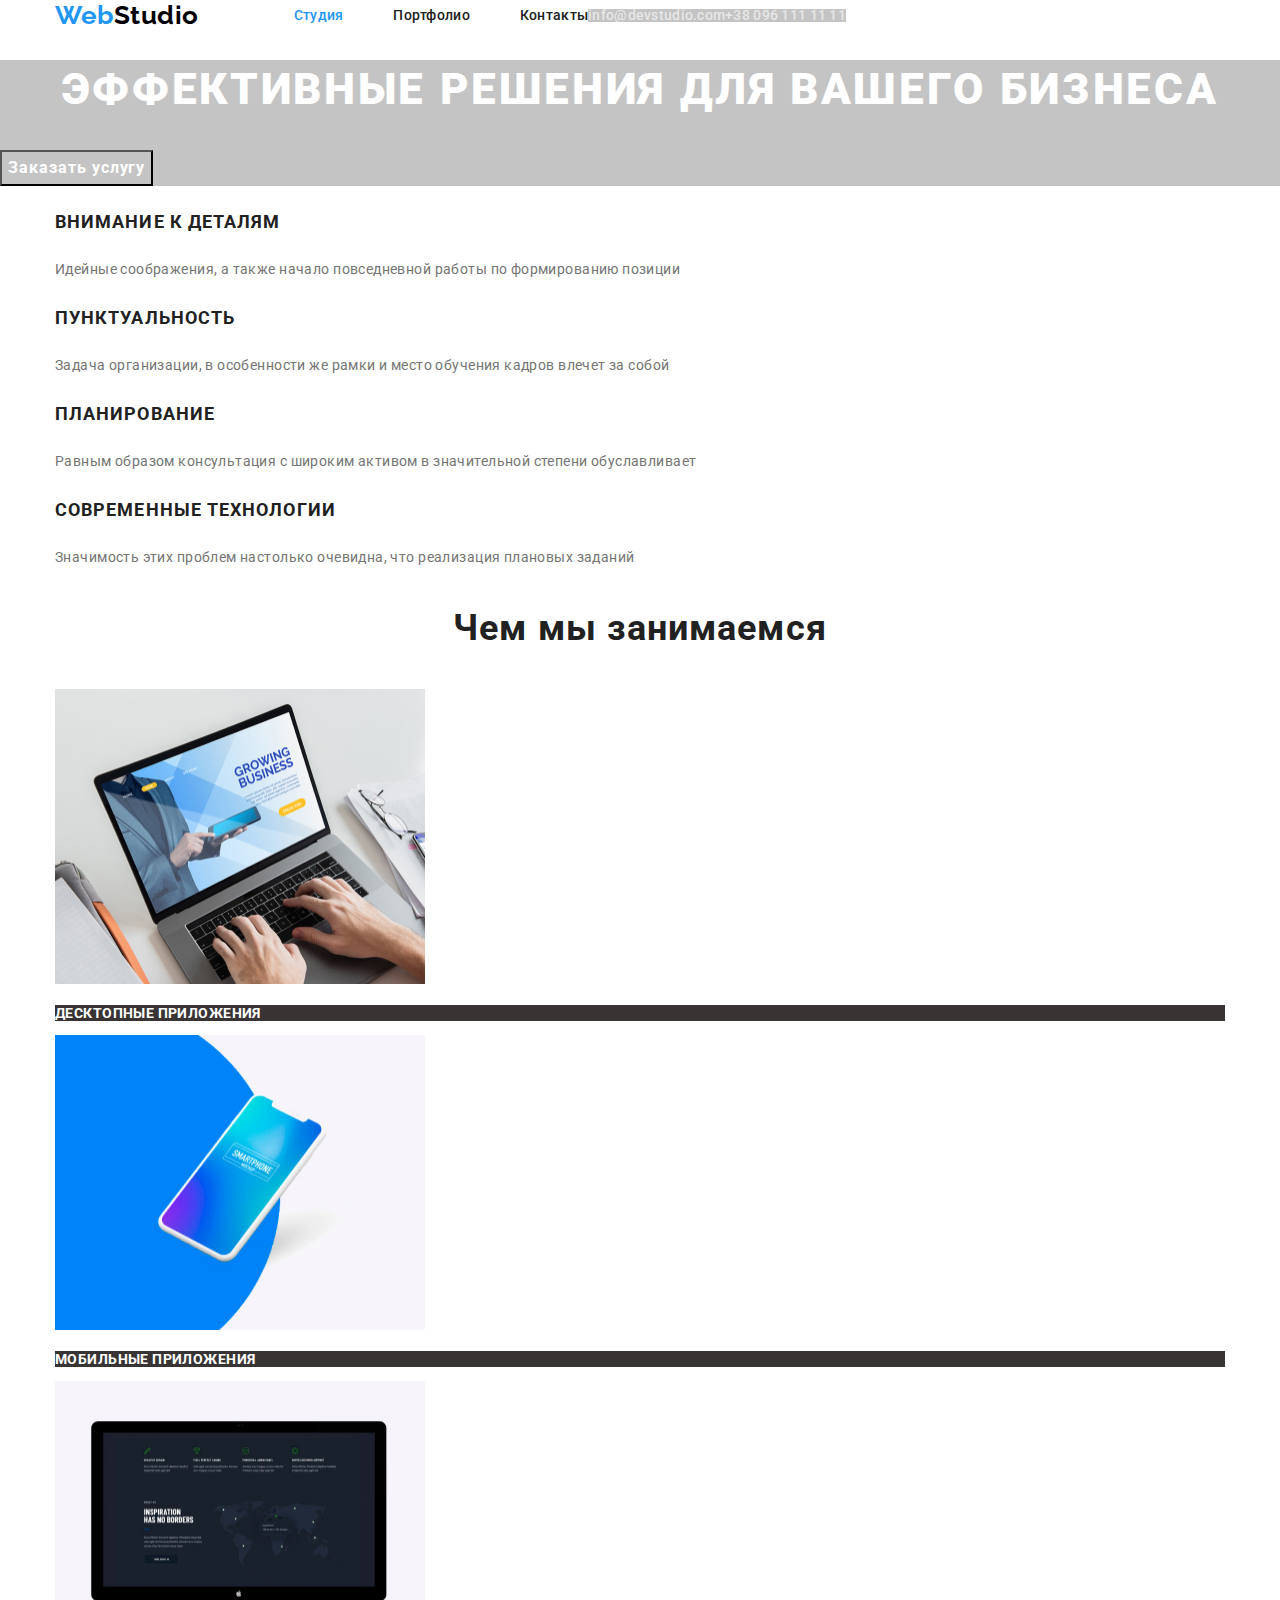
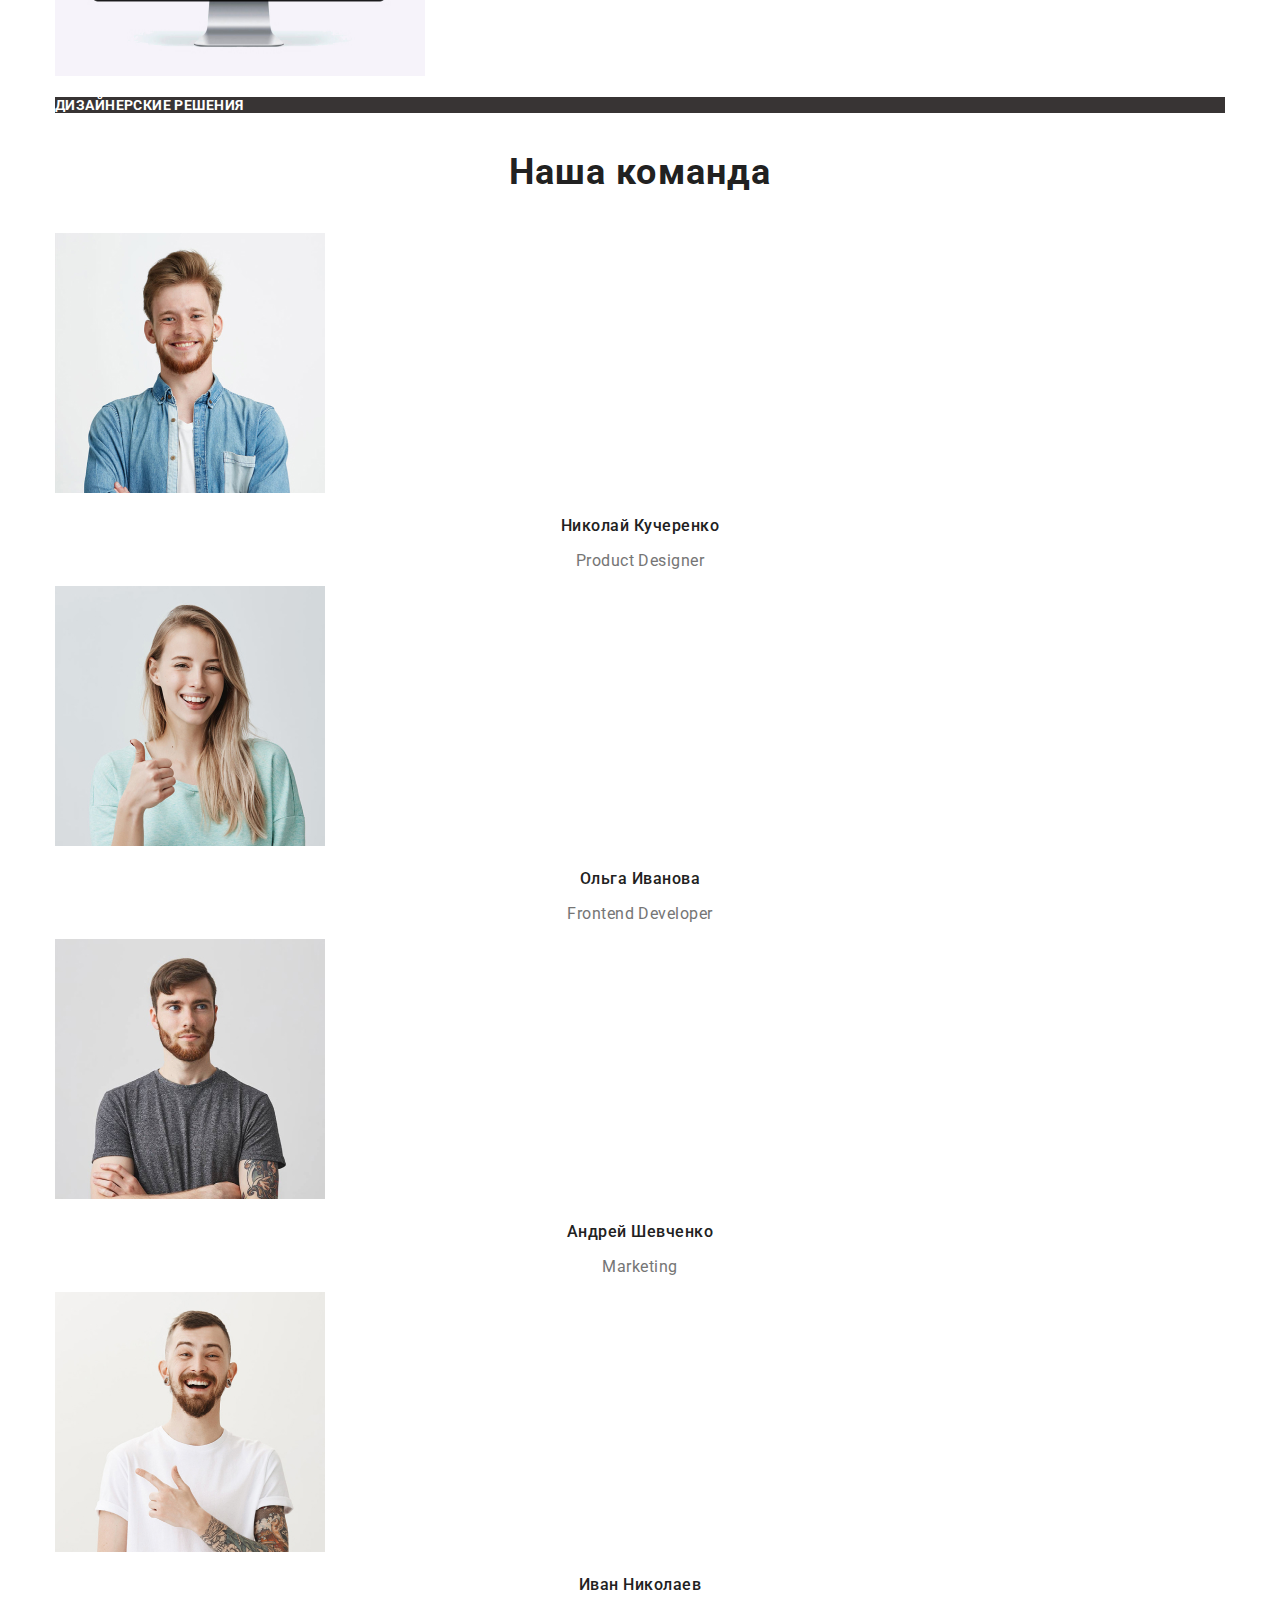
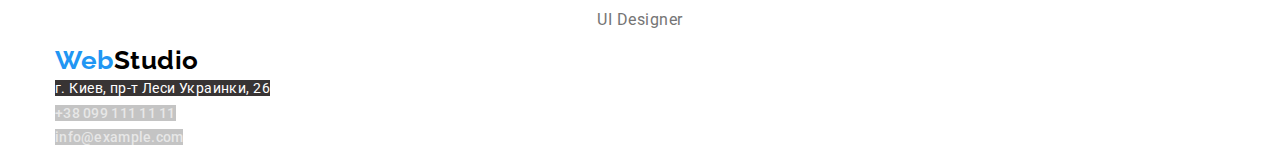
==== commit 78a6807f: "навигация" ====
--- a/index.html
+++ b/index.html
@@ -22,10 +22,12 @@
 					<li class="menu-item"><a href="./portfolio.html" class="menu-link">Портфолио</a></li>
 					<li class="menu-item"><a href="#" class="menu-link">Контакты</a></li>
 				</ul>
-			</nav>
+			<div class="flexbox">
 			<a href="maito:info@devstudio.com" class="contacs-link">info@devstudio.com</a>
 			<a href="tel:+380961111111" class="contacs-link">+38 096 111 11 11</a>
 		</div>
+		</div>
+		</nav>
 		</header>
 		<main>
 			<section class="hero">
--- a/css/style.css
+++ b/css/style.css
@@ -53,11 +53,14 @@
   line-height: 1.19;
   letter-spacing: 0.02em;
   text-decoration: none;
+  margin-right: 95px;
   color: var(--logo-color);
 }
 
 .list {
   list-style: none;
+  padding: 0;
+  margin: 0;
 }
 
 .text {
@@ -68,6 +71,20 @@
   text-transform: uppercase;
 }
 
+.navigation {
+  display: flex;
+  align-items: center;
+  margin-right: auto;
+}
+
+.menu-list {
+  display: flex;
+}
+
+.menu-item:not(:last-child) {
+  margin-right: 50px;
+}
+
 .menu-link {
   font-weight: 500;
   font-size: 14px;
@@ -76,6 +93,13 @@
   color: var(--dark-color);
   text-decoration: none;
 }
+
+.flexbox {
+  display: flex;
+  justify-content: flex-end;
+  align-items: center;
+}
+
 .active,
 .menu-link:hover,
 .menu-link:focus,
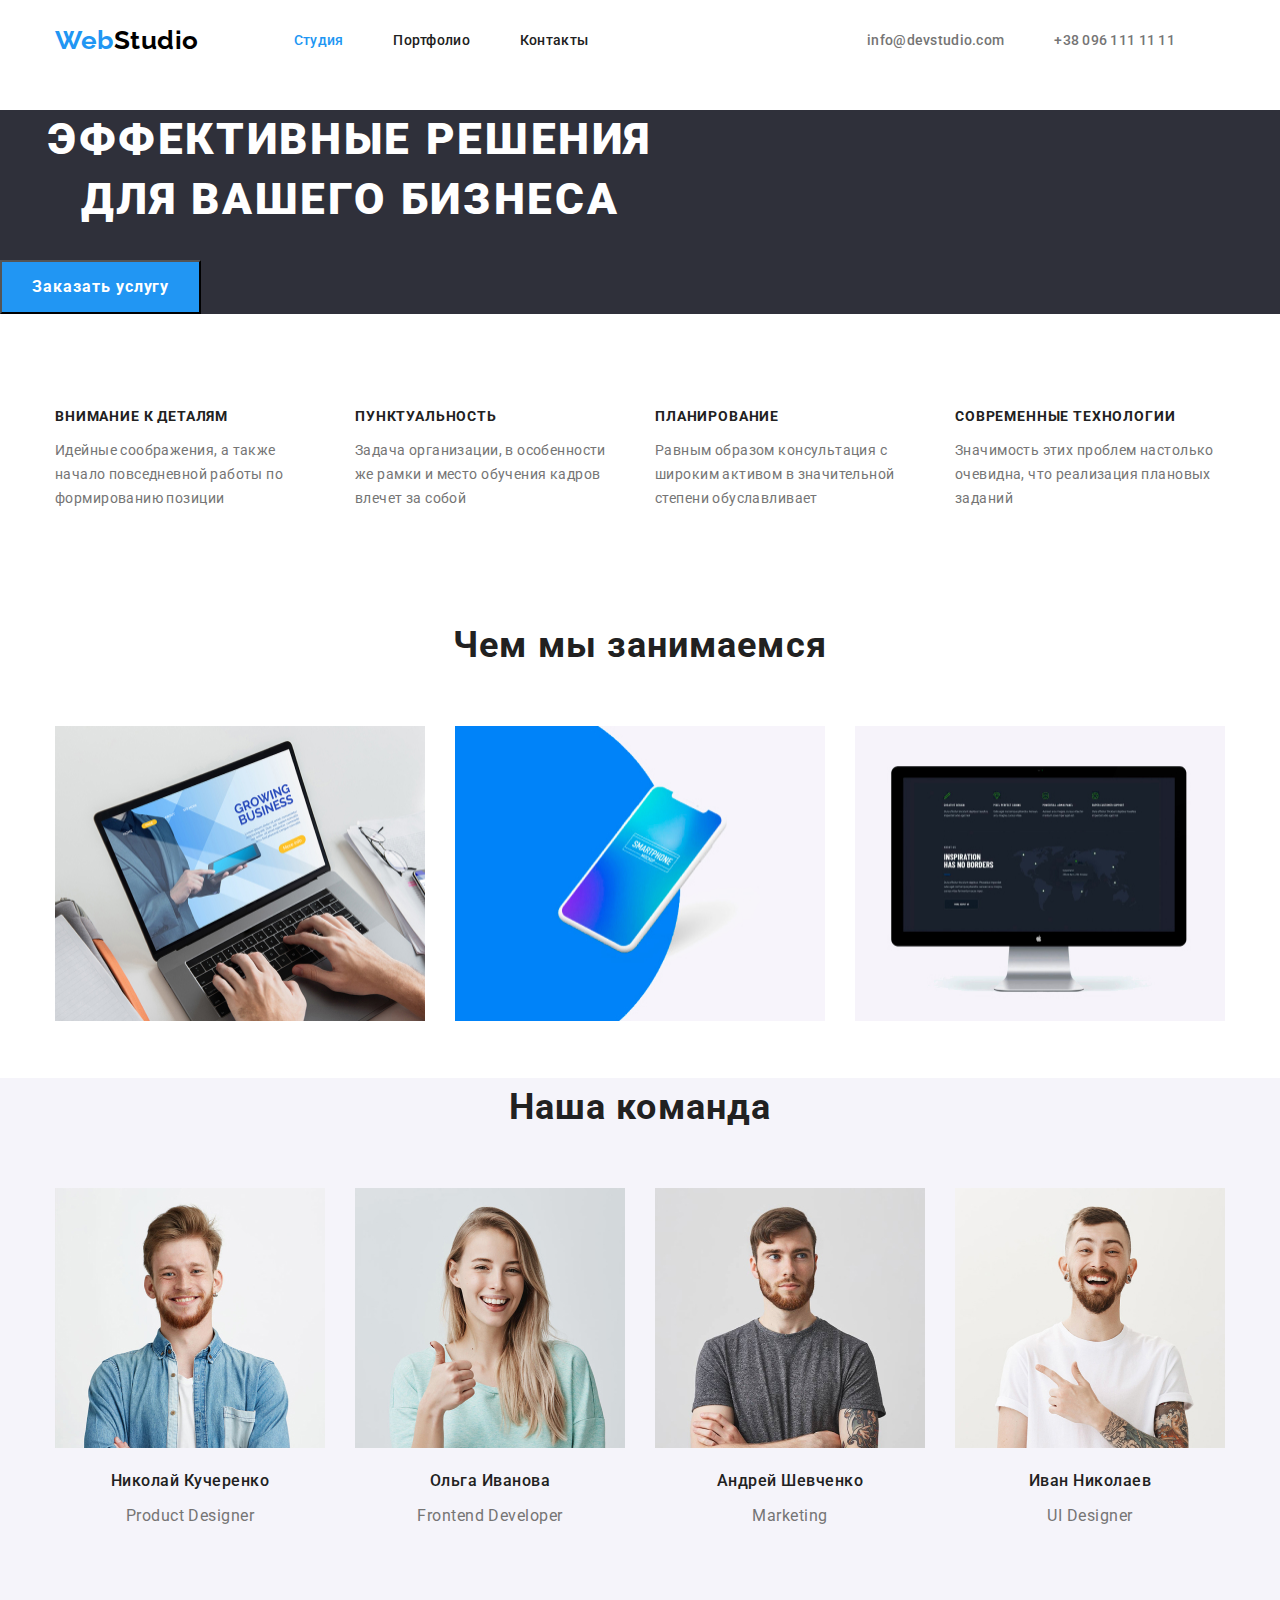
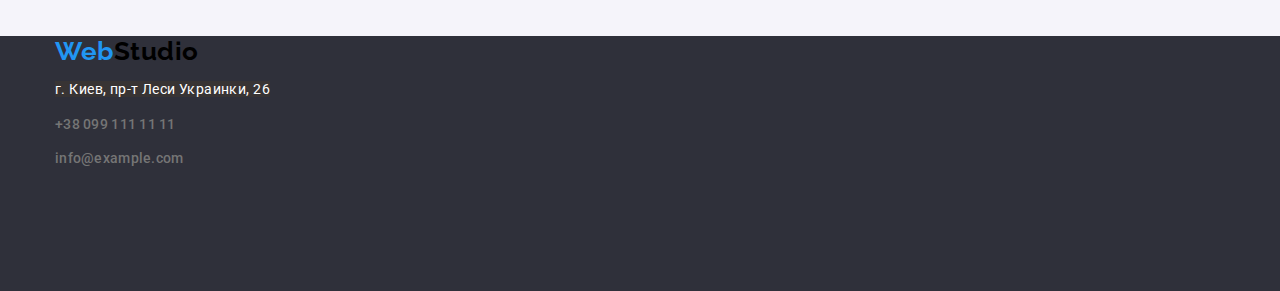
==== commit bf00f67d: "позицеонирование" ====
--- a/index.html
+++ b/index.html
@@ -1,204 +1,296 @@
 <!DOCTYPE html>
 <html lang="ru">
-	<head>
-		<meta charset="UTF-8" />
-		<meta name="viewport" content="width=device-width, initial-scale=1.0" />
-		<title>Студия</title>
-		<link
-			href="https://fonts.googleapis.com/css2?family=Raleway:wght@700&family=Roboto:wght@300;400;500;700;900&display=swap"
-			rel="stylesheet"
-		/>
-		<link rel="stylesheet" href="./css/normalize.css" />
-		<link rel="stylesheet" href="./css/style.css" />
-	</head>
-	<body>
-		<header>
-			<div class="container">
-			<nav class="navigation">
-				<a href="./index.html" class="logo">
-					<span>Web</span>Studio</a>
-				<ul class="list menu-list">
-					<li class="menu-item"><a href="./index.html" class="active menu-link">Студия</a></li>
-					<li class="menu-item"><a href="./portfolio.html" class="menu-link">Портфолио</a></li>
-					<li class="menu-item"><a href="#" class="menu-link">Контакты</a></li>
-				</ul>
-			<div class="flexbox">
-			<a href="maito:info@devstudio.com" class="contacs-link">info@devstudio.com</a>
-			<a href="tel:+380961111111" class="contacs-link">+38 096 111 11 11</a>
-		</div>
-		</div>
-		</nav>
-		</header>
-		<main>
-			<section class="hero">
-				<div>
-					<h1 class="page-title">Эффективные решения для вашего бизнеса</h1>
-					<button class="btn">Заказать услугу</button>
-				</div>
-			</section>
-			<section>
-				<div class="container">
-				<h2 class="text">Наши преимущества</h2>
-				<ul class="list">
-					<li>
-						<h3 class="title section-subtitle">Внимание к деталям</h3>
-						<p class="section-description">
-							Идейные соображения, а также начало повседневной работы по формированию позиции
-						</p>
-					</li>
-					<li>
-						<h3 class="title section-subtitle">Пунктуальность</h3>
-						<p class="section-description">
-							Задача организации, в особенности же рамки и место обучения кадров влечет за собой
-						</p>
-					</li>
-					<li>
-						<h3 class="title section-subtitle">Планирование</h3>
-						<p class="section-description">
-							Равным образом консультация с широким активом в значительной степени обуславливает
-						</p>
-					</li>
-					<li>
-						<h3 class="title section-subtitle">Современные технологии</h3>
-						<p class="section-description">
-							Значимость этих проблем настолько очевидна, что реализация плановых заданий
-						</p>
-					</li>
-				</ul>
-				</div>
-			</section>
-			<section>
-				<div class="container">
-				<div>
-					<h2 class="section-title">Чем мы занимаемся</h2>
-					<ul class="list">
-						<li>
-							<img src="./images/img7.jpg" alt="Десктопные приложения" width="370" height="295" />
-							<p class="signature">Десктопные приложения</p>
-						</li>
-						<li>
-							<img src="./images/box1.jpg" alt="Мобильные приложения" width="370" height="295" />
-						<p class="signature">Мобильные приложения</p></li>
-						<li>
-							<img src="./images/img1.jpg" alt="Дизайнерские решения" width="370" height="295" />
-						<p class="signature">Дизайнерские решения</p>
-						</li></li>
-					</ul>
-				</div>
-				</div>
-			</section>
-			<section>
-				<div class="container">
-				<h2 class="section-title">Наша команда</h2>
-				<ul class="list">
-					<li>
-						<img src="./images/nikolaykucherenko.jpg" alt="nikolaykucherenko" width="270" />
-						<h3 class="comand-title">Николай Кучеренко</h3>
-						<p lang="en" class="comand-item">Product Designer</p>
-						<ul>
-							<li><a href="#" aria-label="ссылка Instagram"></a></li>
-							<li><a href="#" aria-label="ссылка Twitter"></a></li>
-							<li><a href="#" aria-label="ссылка Facebook"></a></li>
-							<li><a href="#" aria-label="ссылка Linkedin"></a></li>
-						</ul>
-					</li>
-					<li>
-						<img src="./images/olgaivanova.jpg" alt="olgaivanova" width="270" />
-						<h3 class="comand-title">Ольга Иванова</h3>
-						<p lang="en" class="comand-item">Frontend Developer</p>
-						<ul>
-							<li><a href="#" aria-label="ссылка Instagram"></a></li>
-							<li><a href="#" aria-label="ссылка Twitter"></a></li>
-							<li><a href="#" aria-label="ссылка Facebook"></a></li>
-							<li><a href="#" aria-label="ссылка Linkedin"></a></li>
-						</ul>
-					</li>
-					<li>
-						<img src="./images/andriyshevchenko.jpg" alt="andriyshevchenko" width="270" />
-						<h3 class="comand-title">Андрей Шевченко</h3>
-						<p lang="en" class="comand-item">Marketing</p>
-						<ul>
-							<li><a href="#" aria-label="ссылка Instagram"></a></li>
-							<li><a href="#" aria-label="ссылка Twitter"></a></li>
-							<li><a href="#" aria-label="ссылка Facebook"></a></li>
-							<li><a href="#" aria-label="ссылка Linkedin"></a></li>
-						</ul>
-					</li>
-					<li>
-						<img src="./images/ivannikolaev.jpg" alt="ivannikolaev" width="270" />
-						<h3 class="comand-title">Иван Николаев</h3>
-						<p lang="en" class="comand-item">UI Designer</p>
-						<ul>
-							<li><a href="#" aria-label="ссылка Instagram"></a></li>
-							<li><a href="#" aria-label="ссылка Twitter"></a></li>
-							<li><a href="#" aria-label="ссылка Facebook"></a></li>
-							<li><a href="#" aria-label="ссылка Linkedin"></a></li>
-						</ul>
-					</li>
-				</ul>
-				</div>
-			</section>
-			<section>
-				<div class="container">
-				<div class="visually-hidden">
-					<h2 class="section-title">Постоянные клиенты</h2>
-					<ul>
-						<li>
-							<a href="#"><img src="/images/rectangle.svg" alt="client1" /></a>
-						</li>
-						<li>
-							<a href="#"><img src="/images/rectangle.svg" alt="client2" /></a>
-						</li>
-						<li>
-							<a href="#"><img src="/images/rectangle.svg" alt="client3" /></a>
-						</li>
-						<li>
-							<a href="#"><img src="/images/rectangle.svg" alt="client4" /></a>
-						</li>
-						<li>
-							<a href="#"><img src="/images/rectangle.svg" alt="client5" /></a>
-						</li>
-						<li>
-							<a href="#"><img src="/images/rectangle.svg" alt="client6" /></a>
-						</li>
-					</ul>
-				</div>
-				</div>
-			</section>
-		</main>
-		<footer>
-			<div class="container">
-				<h2 class="text">Контакты</h2>
-				<a href="./index.html" class="logo">
-					<span>Web</span>Studio
-				</a>
-				<ul class="list">
-					<li>
-						<a href="https://goo.gl/maps/r8ToqrYWToX4Noqg9" target="_blank" rel="noopener noreferrer" class="adress">
-							г. Киев, пр-т Леси Украинки, 26
-						</a>
-					</li>
-					<li><a href="tel:+380991111111" class="contacs-link">+38 099 111 11 11</a></li>
-					<li><a href="mailto:info@example.com" class="contacs-link">info@example.com</a></li>
-				</ul>
-			</div>
-			<div class="visually-hidden">
-				<b class="signature">Присоединяйтесь</b>
-				<ul class="list">
-					<li>
-						<a href="#" target="_blank" rel="noopener noreferrer" aria-label="ссылка на Инстаграм">Instagram</a>
-					</li>
-					<li>
-						<a href="#" target="_blank" rel="noopener noreferrer" aria-label="ссылка на Твиттер">Twitter</a>
-					</li>
-					<li>
-						<a href="#" target="_blank" rel="noopener noreferrer" aria-label="ссылка на Фейсбук">Facebook</a>
-					</li>
-					<li>
-						<a href="#" target="_blank" rel="noopener noreferrer" aria-label="ссылка на Линкедин">Linkedin</a>
-					</li>
-				</ul>
-			</div>
-		</footer>
-	</body>
+  <head>
+    <meta charset="UTF-8" />
+    <meta name="viewport" content="width=device-width, initial-scale=1.0" />
+    <title>Студия</title>
+    <link
+      href="https://fonts.googleapis.com/css2?family=Raleway:wght@700&family=Roboto:wght@300;400;500;700;900&display=swap"
+      rel="stylesheet"
+    />
+    <link rel="stylesheet" href="./css/normalize.css" />
+    <link rel="stylesheet" href="./css/style.css" />
+  </head>
+  <body>
+    <header class="page-header">
+      <div class="container flexbox">
+        <nav class="navigation">
+          <a href="./index.html" class="logo"> <span>Web</span>Studio</a>
+          <ul class="list menu-list">
+            <li class="menu-item">
+              <a href="./index.html" class="active menu-link">Студия</a>
+            </li>
+            <li class="menu-item">
+              <a href="./portfolio.html" class="menu-link">Портфолио</a>
+            </li>
+            <li class="menu-item">
+              <a href="#" class="menu-link">Контакты</a>
+            </li>
+          </ul>
+        </nav>
+        <a href="maito:info@devstudio.com" class="contacs-link"
+          >info@devstudio.com</a
+        >
+        <a href="tel:+380961111111" class="contacs-link">+38 096 111 11 11</a>
+      </div>
+    </header>
+    <main>
+      <section class="hero">
+        <div>
+          <h1 class="page-title">Эффективные решения для вашего бизнеса</h1>
+          <button class="btn">Заказать услугу</button>
+        </div>
+      </section>
+      <section class="flexbox">
+        <div class="container">
+          <h2 class="text">Наши преимущества</h2>
+          <ul class="list menu-list">
+            <li class="flex-element">
+              <h3 class="title section-subtitle">
+                Внимание к деталям
+              </h3>
+              <p class="section-description">
+                Идейные соображения, а также начало повседневной работы по
+                формированию позиции
+              </p>
+            </li>
+            <li class="flex-element">
+              <h3 class="title section-subtitle">Пунктуальность</h3>
+              <p class="section-description">
+                Задача организации, в особенности же рамки и место обучения
+                кадров влечет за собой
+              </p>
+            </li>
+            <li class="flex-element">
+              <h3 class="title section-subtitle">Планирование</h3>
+              <p class="section-description">
+                Равным образом консультация с широким активом в значительной
+                степени обуславливает
+              </p>
+            </li>
+            <li class="flex-element">
+              <h3 class="title section-subtitle">Современные технологии</h3>
+              <p class="section-description">
+                Значимость этих проблем настолько очевидна, что реализация
+                плановых заданий
+              </p>
+            </li>
+          </ul>
+        </div>
+      </section>
+      <section>
+        <div class="container">
+          <div>
+            <h2 class="section-title">Чем мы занимаемся</h2>
+            <ul class="list menu-list">
+              <li class="signature-box">
+                <img
+                  src="./images/img7.jpg"
+                  alt="Десктопные приложения"
+                  width="370"
+                  height="295"
+                />
+                <p class="signature text">Десктопные приложения</p>
+              </li>
+              <li class="signature-box">
+                <img
+                  src="./images/box1.jpg"
+                  alt="Мобильные приложения"
+                  width="370"
+                  height="295"
+                />
+                <p class="signature text">Мобильные приложения</p>
+              </li>
+              <li class="signature-box">
+                <img
+                  src="./images/img1.jpg"
+                  alt="Дизайнерские решения"
+                  width="370"
+                  height="295"
+                />
+                <p class="signature text">Дизайнерские решения</p>
+              </li>
+            </ul>
+          </div>
+        </div>
+      </section>
+      <section class="teams">
+        <div class="container">
+          <h2 class="section-title">Наша команда</h2>
+          <ul class="list menu-list">
+            <li class="comand-box">
+              <img
+                src="./images/nikolaykucherenko.jpg"
+                alt="nikolaykucherenko"
+                width="270"
+              />
+              <h3 class="comand-title">Николай Кучеренко</h3>
+              <p lang="en" class="comand-item">Product Designer</p>
+              <ul>
+                <li><a href="#" aria-label="ссылка Instagram"></a></li>
+                <li><a href="#" aria-label="ссылка Twitter"></a></li>
+                <li><a href="#" aria-label="ссылка Facebook"></a></li>
+                <li><a href="#" aria-label="ссылка Linkedin"></a></li>
+              </ul>
+            </li>
+            <li class="comand-box">
+              <img
+                src="./images/olgaivanova.jpg"
+                alt="olgaivanova"
+                width="270"
+              />
+              <h3 class="comand-title">Ольга Иванова</h3>
+              <p lang="en" class="comand-item">Frontend Developer</p>
+              <ul>
+                <li><a href="#" aria-label="ссылка Instagram"></a></li>
+                <li><a href="#" aria-label="ссылка Twitter"></a></li>
+                <li><a href="#" aria-label="ссылка Facebook"></a></li>
+                <li><a href="#" aria-label="ссылка Linkedin"></a></li>
+              </ul>
+            </li>
+            <li class="comand-box">
+              <img
+                src="./images/andriyshevchenko.jpg"
+                alt="andriyshevchenko"
+                width="270"
+              />
+              <h3 class="comand-title">Андрей Шевченко</h3>
+              <p lang="en" class="comand-item">Marketing</p>
+              <ul>
+                <li><a href="#" aria-label="ссылка Instagram"></a></li>
+                <li><a href="#" aria-label="ссылка Twitter"></a></li>
+                <li><a href="#" aria-label="ссылка Facebook"></a></li>
+                <li><a href="#" aria-label="ссылка Linkedin"></a></li>
+              </ul>
+            </li>
+            <li class="comand-box">
+              <img
+                src="./images/ivannikolaev.jpg"
+                alt="ivannikolaev"
+                width="270"
+              />
+              <h3 class="comand-title">Иван Николаев</h3>
+              <p lang="en" class="comand-item">UI Designer</p>
+              <ul>
+                <li><a href="#" aria-label="ссылка Instagram"></a></li>
+                <li><a href="#" aria-label="ссылка Twitter"></a></li>
+                <li><a href="#" aria-label="ссылка Facebook"></a></li>
+                <li><a href="#" aria-label="ссылка Linkedin"></a></li>
+              </ul>
+            </li>
+          </ul>
+        </div>
+      </section>
+      <section>
+        <div class="container">
+          <div class="visually-hidden">
+            <h2 class="section-title">Постоянные клиенты</h2>
+            <ul>
+              <li>
+                <a href="#"
+                  ><img src="/images/rectangle.svg" alt="client1"
+                /></a>
+              </li>
+              <li>
+                <a href="#"
+                  ><img src="/images/rectangle.svg" alt="client2"
+                /></a>
+              </li>
+              <li>
+                <a href="#"
+                  ><img src="/images/rectangle.svg" alt="client3"
+                /></a>
+              </li>
+              <li>
+                <a href="#"
+                  ><img src="/images/rectangle.svg" alt="client4"
+                /></a>
+              </li>
+              <li>
+                <a href="#"
+                  ><img src="/images/rectangle.svg" alt="client5"
+                /></a>
+              </li>
+              <li>
+                <a href="#"
+                  ><img src="/images/rectangle.svg" alt="client6"
+                /></a>
+              </li>
+            </ul>
+          </div>
+        </div>
+      </section>
+    </main>
+    <footer class="contact">
+      <div class="container">
+        <h2 class="text">Контакты</h2>
+        <a href="./index.html" class="logo logo-item">
+          <span>Web</span>Studio
+        </a>
+        <ul class="list">
+          <li class="adress-item">
+            <a
+              href="https://goo.gl/maps/r8ToqrYWToX4Noqg9"
+              target="_blank"
+              rel="noopener noreferrer"
+              class="adress"
+            >
+              г. Киев, пр-т Леси Украинки, 26
+            </a>
+          </li>
+          <li class="adress-item">
+            <a href="tel:+380991111111" class="contacs-link"
+              >+38 099 111 11 11</a
+            >
+          </li>
+          <li class="adress-item">
+            <a href="mailto:info@example.com" class="contacs-link"
+              >info@example.com</a
+            >
+          </li>
+        </ul>
+      </div>
+      <div class="visually-hidden">
+        <b class="signature">Присоединяйтесь</b>
+        <ul class="list">
+          <li>
+            <a
+              href="#"
+              target="_blank"
+              rel="noopener noreferrer"
+              aria-label="ссылка на Инстаграм"
+              >Instagram</a
+            >
+          </li>
+          <li>
+            <a
+              href="#"
+              target="_blank"
+              rel="noopener noreferrer"
+              aria-label="ссылка на Твиттер"
+              >Twitter</a
+            >
+          </li>
+          <li>
+            <a
+              href="#"
+              target="_blank"
+              rel="noopener noreferrer"
+              aria-label="ссылка на Фейсбук"
+              >Facebook</a
+            >
+          </li>
+          <li>
+            <a
+              href="#"
+              target="_blank"
+              rel="noopener noreferrer"
+              aria-label="ссылка на Линкедин"
+              >Linkedin</a
+            >
+          </li>
+        </ul>
+      </div>
+    </footer>
+  </body>
 </html>
--- a/css/style.css
+++ b/css/style.css
@@ -57,6 +57,10 @@
   color: var(--logo-color);
 }
 
+.logo-item {
+  margin: 60px 0px 10px 0px;
+}
+
 .list {
   list-style: none;
   padding: 0;
@@ -68,7 +72,13 @@
 }
 
 .title {
+  width: 270px;
+  height: 20px;
   text-transform: uppercase;
+}
+
+.page-header {
+  padding: 25px 0px;
 }
 
 .navigation {
@@ -77,6 +87,16 @@
   margin-right: auto;
 }
 
+.flex-element {
+  display: flex;
+  flex-wrap: wrap;
+  margin-right: 30px;
+  padding: 95px 0px 95px 0px;
+}
+
+.flex-element:last-child {
+  margin-right: 0px;
+}
 .menu-list {
   display: flex;
 }
@@ -121,27 +141,38 @@
   font-size: 14px;
   line-height: 0.875;
   letter-spacing: 0.02em;
-  color: rgba(255, 255, 255, 0.6);
-  text-decoration: none;
-  background-color: #c4c4c4;
-}
-
+  color: var(--main-color);
+  text-decoration: none;
+}
+
+.btn {
+  padding: 10px 30px;
+}
+.contacs-link {
+  margin-right: 50px;
+}
 .page-title {
   font-weight: 900;
   font-size: 44px;
   line-height: 1.36;
   letter-spacing: 0.06em;
-  text-align: center;
   text-transform: uppercase;
-  color: var(--adress-color);
-}
-
+
+  color: var(--adress-color);
+  width: 700px;
+  height: 120px;
+  margin-bottom: 30px;
+}
+
+.page-box {
+}
 .hero {
-  background: #c4c4c4;
+  background: #2f303a;
+  text-align: center;
 }
 
 .btn {
-  background-color: transparent;
+  background-color: var(--accent-color);
   font-weight: bold;
   font-size: 16px;
   line-height: 1.875;
@@ -163,6 +194,11 @@
   letter-spacing: 0.03em;
   color: var(--dark-color);
 }
+
+.section-item {
+  width: calc((100% - 90px) / 4);
+  margin-right: 30px;
+}
 .section-title {
   font-weight: bold;
   font-size: 36px;
@@ -170,19 +206,22 @@
   text-align: center;
   letter-spacing: 0.03em;
   color: var(--dark-color);
+  margin: 0px;
 }
 
 .section-subtitle {
   font-style: normal;
   font-weight: bold;
-  font-size: 18px;
-  line-height: 2;
+  font-size: 14px;
+  line-height: 1.14;
   letter-spacing: 0.06em;
   color: var(--dark-color);
   text-decoration: none;
+  margin: 0px 0px 10px 0px;
 }
 
 .section-description {
+  margin: 0px 0px 10px 0px;
   font-weight: normal;
   font-size: 14px;
   line-height: 1.71;
@@ -201,6 +240,13 @@
   color: var(--adress-color);
 }
 
+.signature-box {
+  width: calc((100% - 60px) / 3);
+  margin-right: 30px;
+  margin-top: 50px;
+  margin-bottom: 50px;
+}
+
 .comand-title {
   font-weight: 500;
   font-size: 16px;
@@ -209,7 +255,12 @@
   letter-spacing: 0.03em;
   color: var(--dark-color);
 }
-
+.comand-box {
+  width: calc((100% - 90px) / 4);
+  margin-right: 30px;
+  margin-top: 50px;
+  margin-bottom: 95px;
+}
 .comand-item {
   font-size: 16px;
   line-height: 1.1875;
@@ -226,3 +277,17 @@
   background: #383434;
   text-decoration: none;
 }
+
+.adress-item {
+  width: 230px;
+  margin-top: 10px;
+}
+
+.teams {
+  background: #f5f4fa;
+}
+
+.contact {
+  background: #2f303a;
+  height: 255px;
+}
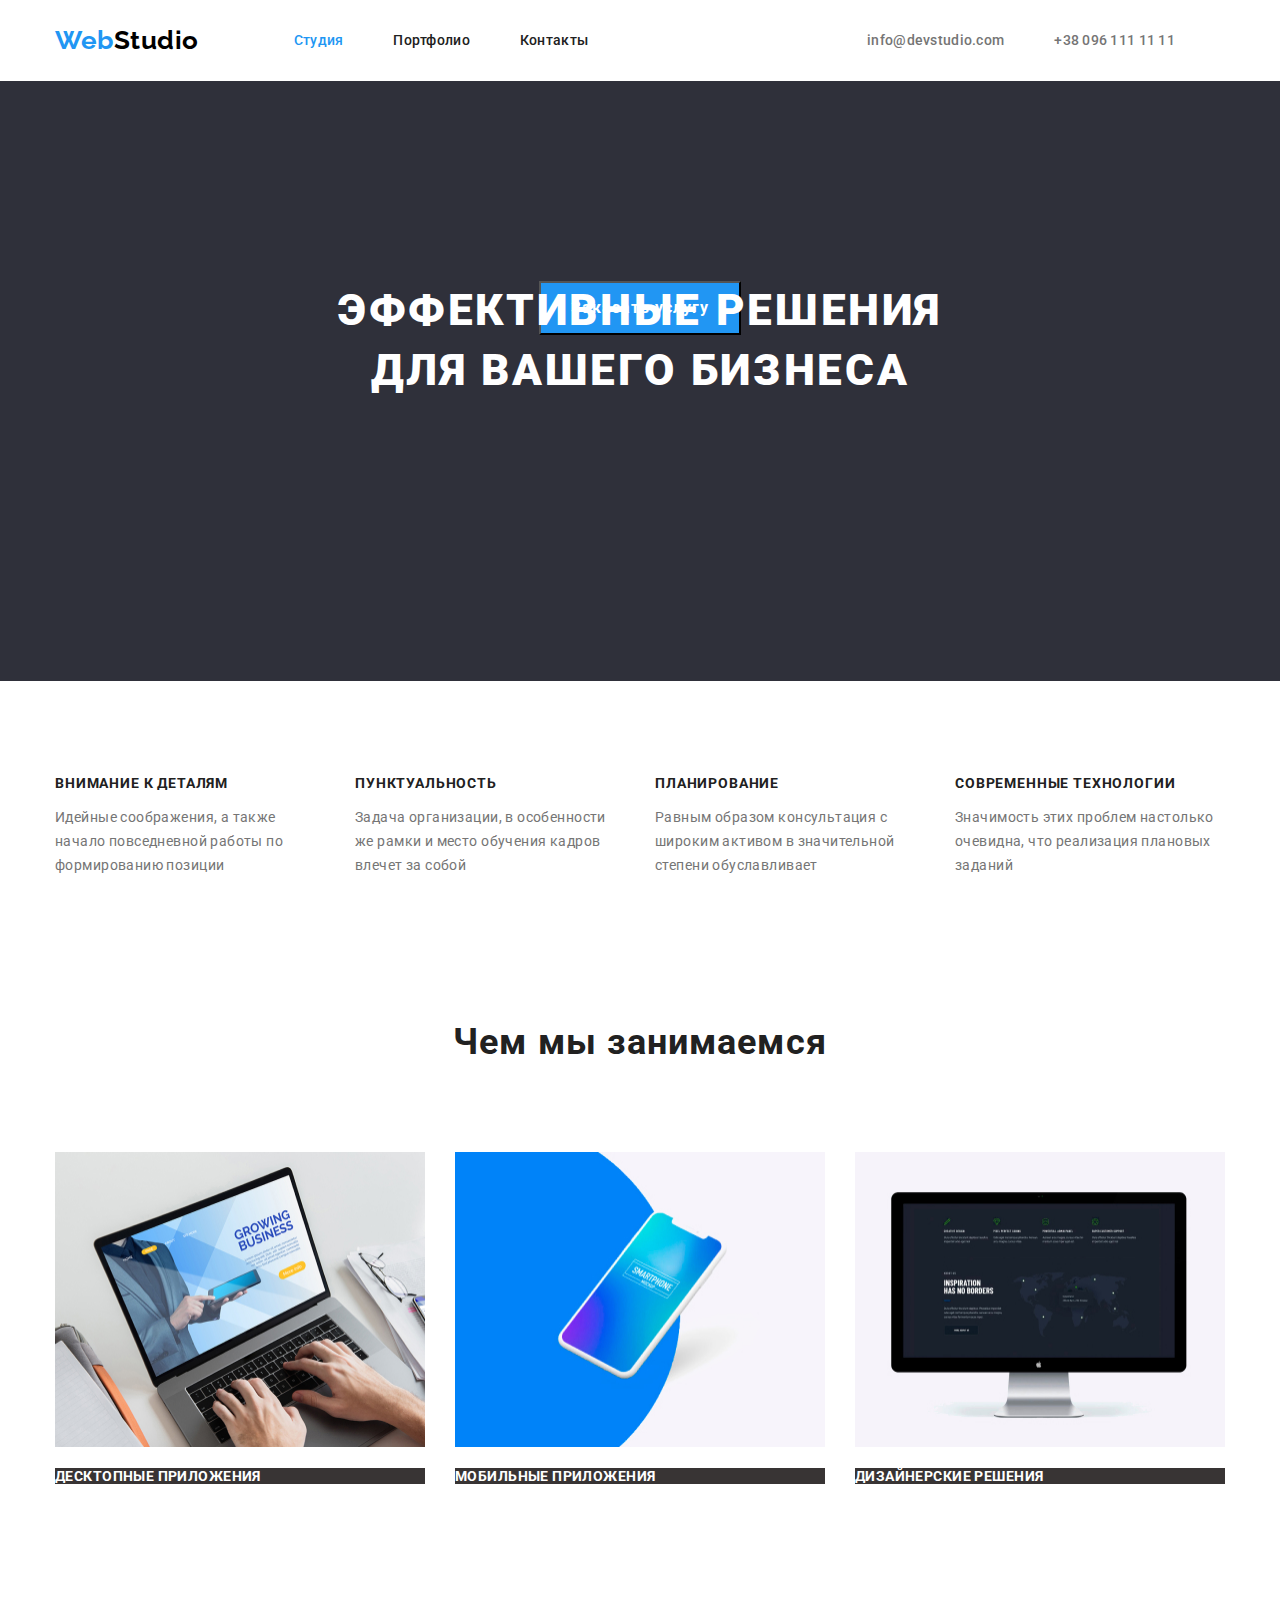
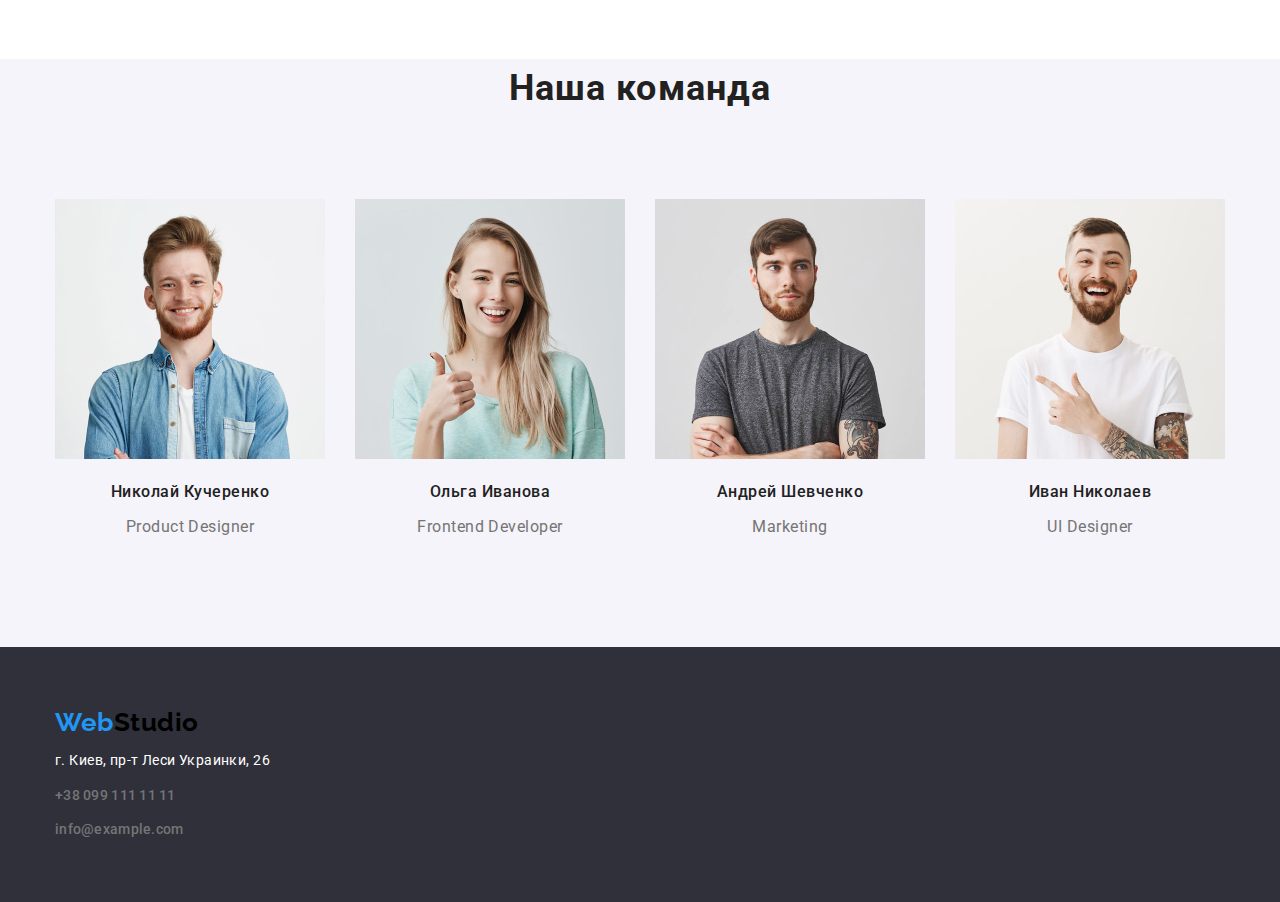
==== commit bb6302dd: "стилизация" ====
--- a/index.html
+++ b/index.html
@@ -36,9 +36,9 @@
     </header>
     <main>
       <section class="hero">
-        <div>
+        <div class="hero-item">
           <h1 class="page-title">Эффективные решения для вашего бизнеса</h1>
-          <button class="btn">Заказать услугу</button>
+          <button class="btn btn-box">Заказать услугу</button>
         </div>
       </section>
       <section class="flexbox">
@@ -90,7 +90,7 @@
                   width="370"
                   height="295"
                 />
-                <p class="signature text">Десктопные приложения</p>
+                <p class="signature">Десктопные приложения</p>
               </li>
               <li class="signature-box">
                 <img
@@ -99,7 +99,7 @@
                   width="370"
                   height="295"
                 />
-                <p class="signature text">Мобильные приложения</p>
+                <p class="signature">Мобильные приложения</p>
               </li>
               <li class="signature-box">
                 <img
@@ -108,7 +108,7 @@
                   width="370"
                   height="295"
                 />
-                <p class="signature text">Дизайнерские решения</p>
+                <p class="signature">Дизайнерские решения</p>
               </li>
             </ul>
           </div>
--- a/css/style.css
+++ b/css/style.css
@@ -53,12 +53,12 @@
   line-height: 1.19;
   letter-spacing: 0.02em;
   text-decoration: none;
+  color: var(--logo-color);
   margin-right: 95px;
-  color: var(--logo-color);
 }
 
 .logo-item {
-  margin: 60px 0px 10px 0px;
+  display: flex;
 }
 
 .list {
@@ -157,17 +157,26 @@
   line-height: 1.36;
   letter-spacing: 0.06em;
   text-transform: uppercase;
-
-  color: var(--adress-color);
+  text-align: center;
+  color: var(--adress-color);
+
   width: 700px;
   height: 120px;
-  margin-bottom: 30px;
+
+  display: flex;
+  justify-content: center;
+  margin: auto;
+  padding-top: 200px;
 }
 
 .page-box {
 }
 .hero {
   background: #2f303a;
+}
+
+.hero-item {
+  height: 600px;
   text-align: center;
 }
 
@@ -182,6 +191,11 @@
   text-align: center;
   letter-spacing: 0.06em;
   color: var(--adress-color);
+  margin: auto;
+}
+
+.btn-box {
+  margin-bottom: 200px;
 }
 
 .button {
@@ -193,6 +207,37 @@
   text-align: center;
   letter-spacing: 0.03em;
   color: var(--dark-color);
+  margin: auto;
+}
+
+.btn-item {
+  display: flex;
+  justify-content: center;
+  margin-right: 10px;
+  margin-bottom: 35px;
+}
+
+.btn-item:nth-child(5n) {
+  margin-right: 10px;
+}
+
+.gallery-container {
+  display: flex;
+  flex-wrap: wrap;
+  text-decoration: none;
+  margin: auto;
+  padding: 0px;
+}
+
+.gallery-box {
+  width: calc((100% - 60px) / 3);
+  margin-right: 30px;
+  margin-bottom: 30px;
+}
+
+.gallery-box:nth-child(3n) {
+  margin-right: 0px;
+  margin-bottom: 30px;
 }
 
 .section-item {
@@ -206,7 +251,6 @@
   text-align: center;
   letter-spacing: 0.03em;
   color: var(--dark-color);
-  margin: 0px;
 }
 
 .section-subtitle {
@@ -238,6 +282,7 @@
   text-transform: uppercase;
   background: #383434;
   color: var(--adress-color);
+  margin-bottom: 95px;
 }
 
 .signature-box {
@@ -274,7 +319,6 @@
   line-height: 1.714;
   letter-spacing: 0.03em;
   color: var(--adress-color);
-  background: #383434;
   text-decoration: none;
 }
 
@@ -290,4 +334,6 @@
 .contact {
   background: #2f303a;
   height: 255px;
-}
+  padding-top: 60px;
+  padding-bottom: 60px;
+}
